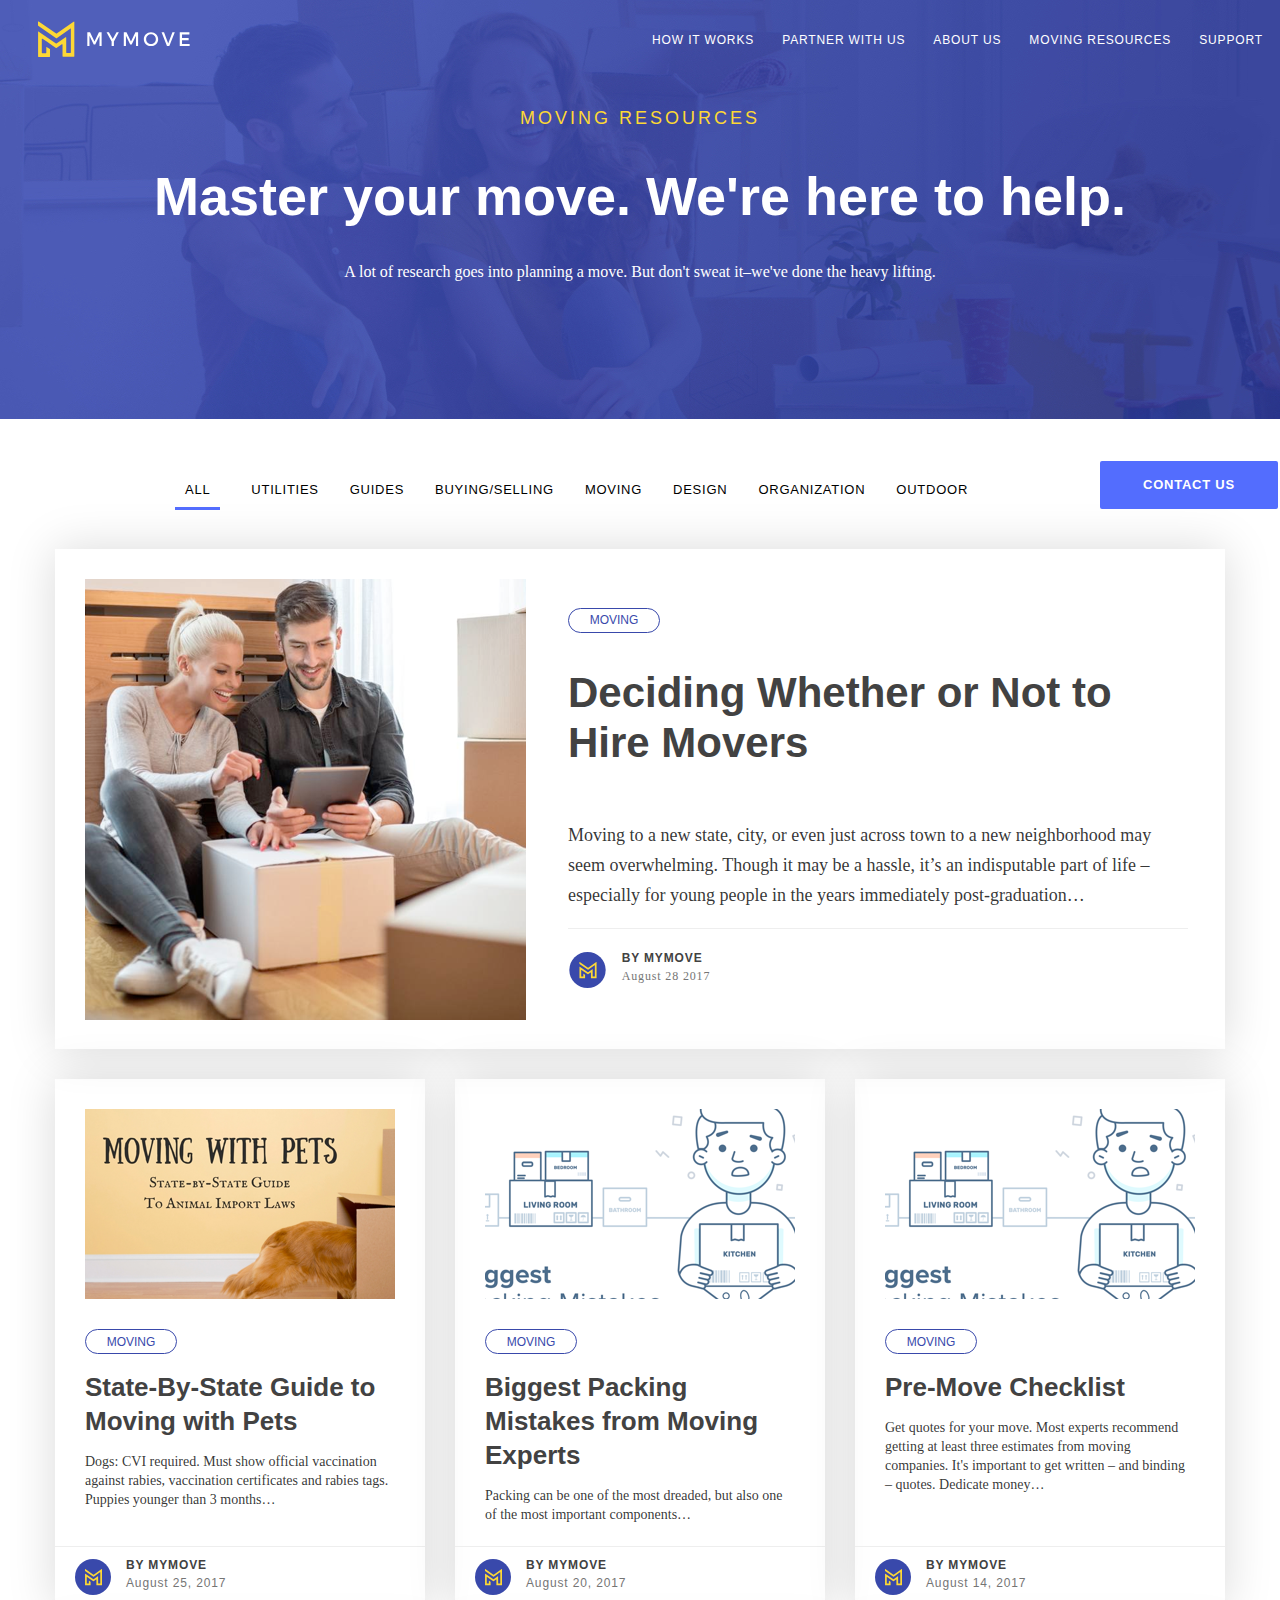
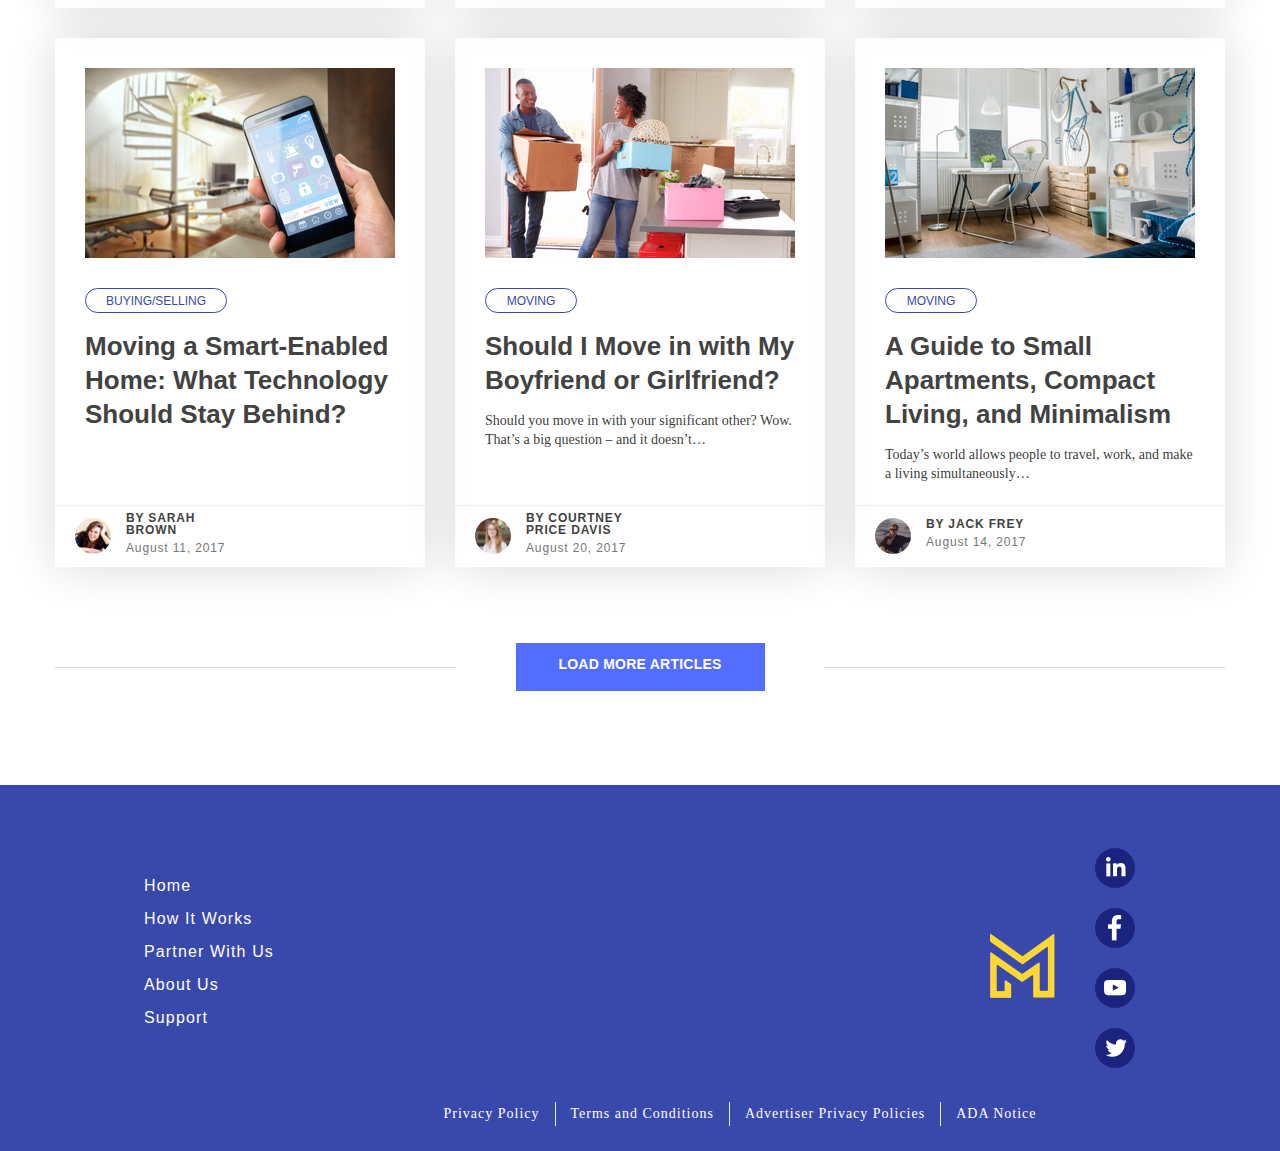
==== index.html @ a8724460 "added partials. converted all pixels to rem. added vendor prefixes. project is FINISHED" ====
<!DOCTYPE html>
<html lang="en">

<head>
    <meta charset="UTF-8">
    <meta name="viewport" content="width=device-width, initial-scale=1.0">
    <meta http-equiv="X-UA-Compatible" content="ie=edge">
    <title>Master Your Move | MYMOVE</title>
    <!-- <link rel="stylesheet" href="assets/css/reset.css"> -->
    <link rel="icon" type="image/gif" href="assets/img/titleicon.png" />
    <link rel="stylesheet" href="assets/css/style.css">
</head>

<body>
    <header class="hero__container" role="banner">


        <nav class="hero__nav" role="navigation">
            <div class="hero__nav--icon">
                <a href="#">
                    <img src="assets/img/hero__logo.svg" alt="Hero image">
                </a>
            </div>
            <div class="topnav" role="navigation">
                <!---TOP NAV-->
                <ul class="hero__nav__items">

                    <li>
                        <a href="#">how it works</a>
                    </li>
                    <li>
                        <a href="#">partner with us</a>
                    </li>
                    <li>
                        <a href="#">about us</a>
                    </li>
                    <li>
                        <a href="#">moving resources</a>
                    </li>
                    <li>
                        <a href="#">support</a>
                    </li>

                </ul>
                <div class="hero__nav__hamburger">
                    <a href="#">
                        <img src="assets/img/hero__menu__icon.png" alt="Navigation Icon">
                    </a>
                </div>
            </div>
        </nav>
        <div class="hero__text__container">
            <p class="hero__text--yellow">moving resources</p>
            <h1 class="hero__text--big">Master your move. We're here to help.</h1>
            <p class="hero__text--small">A lot of research goes into planning a move. But don't sweat it–we've done the heavy lifting.</p>
        </div>
    </header>

    <!--MAIN PAGE NAV-->
    <ul class="blog__nav__items" role="navigation">
        <li class="blog__nav__active">
            <a href="#">all</a>

        </li>
        <li>
            <a href="#">utilities</a>
        </li>
        <li>
            <a href="#">guides</a>
        </li>
        <li>
            <a href="#">buying/selling</a>
        </li>
        <li>
            <a href="#">moving</a>
        </li>
        <li>
            <a href="#">design</a>
        </li>
        <li>
            <a href="#">organization</a>
        </li>
        <li>
            <a href="#">outdoor</a>
        </li>
        <li class="blog__nav__btn--purple">
            <a href="#">contact us</a>
        </li>
    </ul>
    <main class="main" role="main">

        <section class="main__blog" title="Deciding Whether or Not to Hire Movers">

            <div class="main__blog--text">
                <h2 class="main__blog__header">Deciding Whether or Not to Hire Movers </h2>
                <a href="#" class="main__blog__logo--small">
                    <p>moving</p>
                </a>
                <p class="main__blog--small">Moving to a new state, city, or even just across town to a new neighborhood may seem overwhelming. Though
                    it may be a hassle, it’s an indisputable part of life – especially for young people in the years immediately
                    post-graduation…
                </p>
                <div class="main__blog--divider"></div>

                <figure class="main__blog__credits">
                    <img src="assets/img/blogmymovelogo.svg" alt="MyMove logo.">
                    <div class="main__blog__credits__text">
                        <figcaption class="credits__author">by mymove</figcaption>
                        <p>
                            <time datetime="2017-08-28">August 28 2017</time>
                        </p>
                    </div>
                </figure>

            </div>

            <img src="assets/img/blogbigpicture.png" alt="Picture of husband and wife." class="main__blog__image">

        </section>

        <div class="articles">
            <section class="sub" title="State-By-State Guide to Moving with Pets">
                <div class="sub__topcontent">
                    <h2 class="sub__text--big">State-By-State Guide to Moving with Pets</h2>
                    <img src="assets/img/2blogpost.png" alt="Picture of a dog.">
                    <p class="sub__text--small">Dogs: CVI required. Must show official vaccination against rabies, vaccination certificates and rabies
                        tags. Puppies younger than 3 months…</p>
                    <a href="#" class="blog--small__logo">
                        <p>moving</p>
                    </a>


                </div>

                <div class="sub__bottomcontent">
                    <figure class="blog__credits">
                        <img src="assets/img/blogmymovelogo.svg" alt="MyMove logo.">
                        <div class="blog__credits__text">
                            <figcaption class="blog__credits__author">by mymove</figcaption>
                            <p>
                                <time datetime="2017-08-25">August 25, 2017</time>
                            </p>
                        </div>
                    </figure>


                </div>

            </section>
            <section class="sub" title="Biggest Packing Mistakes from Moving Experts">
                <div class="sub__topcontent">
                    <h2 class="sub__text--big">Biggest Packing Mistakes from Moving Experts</h2>
                    <img src="assets/img/3blogpost.png" alt="Diagram of packing mistakes.">
                    <p class="sub__text--small">Packing can be one of the most dreaded, but also one of the most important components…</p>
                    <a href="#" class="blog--small__logo">
                        <p>moving</p>
                    </a>
                </div>
                <div class="sub__bottomcontent">
                    <figure class="blog__credits">
                        <img src="assets/img/blogmymovelogo.svg" alt="MyMove logo.">
                        <div class="blog__credits__text">
                            <figcaption class="blog__credits__author">by mymove</figcaption>
                            <p>
                                <time datetime="2017-08-20">August 20, 2017</time>
                            </p>
                        </div>
                    </figure>
                </div>

            </section>
            <section class="sub" title="Pre-Move Checklist">
                <div class="sub__topcontent">
                    <h2 class="sub__text--big">Pre-Move Checklist</h2>
                    <img src="assets/img/3blogpost.png" alt="Picture of a dog.">
                    <p class="sub__text--small">Get quotes for your move. Most experts recommend getting at least three estimates from moving companies.
                        It's important to get written – and binding – quotes. Dedicate money…</p>
                    <a href="#" class="blog--small__logo">
                        <p>moving</p>
                    </a>


                </div>

                <div class="sub__bottomcontent">
                    <figure class="blog__credits">
                        <img src="assets/img/blogmymovelogo.svg" alt="MyMove logo.">
                        <div class="blog__credits__text">
                            <figcaption class="blog__credits__author">by mymove</figcaption>
                            <p>
                                <time datetime="2017-08-25">August 14, 2017</time>
                            </p>
                        </div>
                    </figure>


                </div>

            </section>
            <section class="sub" title="Moving a Smart-Enabled Home: What Technology Should Stay Behind? ">
                <div class="sub__topcontent">
                    <h2 class="sub__text--big">Moving a Smart-Enabled Home: What Technology Should Stay Behind? </h2>
                    <img src="assets/img/4blogpost.png" alt="Picture of a dog.">
                    <p class="sub__text--small"></p>
                    <a href="#" class="blog__special">
                        <p>buying/selling</p>
                    </a>


                </div>

                <div class="sub__bottomcontent">
                    <figure class="blog__credits">
                        <img src="assets/img/sarahbrownlogo.png" alt="Sarah Brown">
                        <div class="blog__credits__text">
                            <figcaption class="blog__credits__author">by Sarah Brown</figcaption>
                            <p>
                                <time datetime="2017-08-25">August 11, 2017</time>
                            </p>
                        </div>
                    </figure>


                </div>

            </section>
            <section class="sub" title="Should I Move in with My Boyfriend or Girlfriend?">
                <div class="sub__topcontent">
                    <h2 class="sub__text--big">Should I Move in with My Boyfriend or Girlfriend? </h2>
                    <img src="assets/img/5blogpost.png" alt="Picture of a dog.">
                    <p class="sub__text--small">Should you move in with your significant other? Wow. That’s a big question – and it doesn’t…</p>
                    <a href="#" class="blog--small__logo">
                        <p>moving</p>
                    </a>


                </div>

                <div class="sub__bottomcontent">
                    <figure class="blog__credits">
                        <img src="assets/img/courtneypriceicon.png" alt="Courtney Price">
                        <div class="blog__credits__text">
                            <figcaption class="blog__credits__author">by Courtney Price Davis </figcaption>
                            <p>
                                <time datetime="2017-08-25">August 20, 2017</time>
                            </p>
                        </div>
                    </figure>


                </div>

            </section>
            <section class="sub" title="A Guide to Small Apartments, Compact Living, and Minimalism">
                <div class="sub__topcontent">
                    <h2 class="sub__text--big">A Guide to Small Apartments, Compact Living, and Minimalism</h2>
                    <img src="assets/img/6blogpost.png" alt="Picture of a dog.">
                    <p class="sub__text--small">Today’s world allows people to travel, work, and make a living simultaneously…</p>
                    <a href="#" class="blog--small__logo">
                        <p>moving</p>
                    </a>


                </div>

                <div class="sub__bottomcontent">
                    <figure class="blog__credits">
                        <img src="assets/img/jackfreyicon.png" alt="Courtney Price">
                        <div class="blog__credits__text">
                            <figcaption class="blog__credits__author">by Jack Frey</figcaption>
                            <p>
                                <time datetime="2017-08-25">August 14, 2017</time>
                            </p>
                        </div>
                    </figure>


                </div>

            </section>
            <div class="morearticles">
                <div class="morearticles__break"></div>
                <div class="morearticles__link">
                    <a href="articles.html">
                        <p>load more articles</p>
                    </a>
                </div>
                <div class="morearticles__break"></div>
            </div>
        </div>


    </main>
    <footer class="footer" role="contentinfo">

        <ul class="footer__nav--left__items" role="navigation">
            <li>
                <a href="#">Home</a>
            </li>
            <li>
                <a href="#">How It Works
                </a>
            </li>
            <li>
                <a href="#">Partner With Us
                </a>
            </li>
            <li>
                <a href="#">About Us
                </a>
            </li>
            <li>
                <a href="#">Support</a>
            </li>
        </ul>
        <ul class="footer__nav--bottom" role="navigation">
            <li>
                <a href="#">Privacy Policy</a>
            </li>
            <li>
                <a href="#">Terms and Conditions </a>
            </li>
            <li>
                <a href="#">Advertiser Privacy Policies </a>
            </li>
            <li>
                <a href="#">ADA Notice</a>
            </li>
        </ul>
        <div class="footer__nav--right__logos" role="navigation">
            <div>
                <a href="https://mymove.com/">
                    <img src="assets/img/mymovesmallfooter.png" alt="MyMove Logo">
                </a>
            </div>
            <ul role="navigation">
                <li>
                    <a href="https://www.linkedin.com">
                        <img src="assets/img/smalllinkedin.png" alt="Logo for LinkedIn">
                    </a>
                </li>
                <li>
                    <a href="https://www.facebook.com">
                        <img src="assets/img/smallfacebook.png" alt="Logo for Facebook">
                    </a>
                </li>
                <li>
                    <a href="https://www.youtube.com">
                        <img src="assets/img/smallyoutube.png" alt="Logo for YouTube">
                    </a>
                </li>
                <li>
                    <a href="https://www.twitter.com">
                        <img src="assets/img/smalltwitter.png" alt="Logo for Twitter">
                    </a>
                </li>

            </ul>
        </div>

    </footer>
</body>

</html>
---- assets/css/style.css ----
@import url("reset.css");
@font-face {
  font-family: "Open Sans Bold";
  src: url("../fonts/OpenSans-Bold.ttf");
}

@font-face {
  font-family: "Open Sans Regular";
  src: url("../fonts/OpenSans-Regular.ttf");
}

@font-face {
  font-family: "Montserrat Bold";
  src: url("../fonts/rv-montserrat-bold.ttf");
}

@font-face {
  font-family: "Montserrat Light";
  src: url("../fonts/rv-montserrat-light.ttf");
}

@font-face {
  font-family: "Montserrat Regular";
  src: url("../fonts/rv-montserrat-regular.ttf");
}

@font-face {
  font-family: "Montserrat Semibold";
  src: url("../fonts/rv-montserrat-semibold.ttf");
}

@font-face {
  font-family: "Source Serif";
  src: url("../fonts/SourceSerifPro-Semibold.otf");
}

@font-face {
  font-family: "Source Serif-Reg";
  src: url("../fonts/SourceSerifPro-Regular.ttf");
}

body {
  max-width: 90rem;
}

.hero__container {
  background-image: url("../img/newbgheroimg.jpg");
  background-repeat: no-repeat;
  font-family: "Montserrat", sans-serif;
  width: 100%;
  height: 26.1875rem;
  text-align: center;
}

.hero__container .hero__nav {
  display: -webkit-box;
  display: -ms-flexbox;
  display: flex;
  height: 5.625rem;
  width: 90rem;
  -webkit-box-align: center;
  -ms-flex-align: center;
  align-items: center;
}

.hero__container .topnav {
  display: -webkit-box;
  display: -ms-flexbox;
  display: flex;
  -webkit-box-pack: end;
  -ms-flex-pack: end;
  justify-content: flex-end;
  width: 100%;
  -webkit-box-align: center;
  -ms-flex-align: center;
  align-items: center;
}

.hero__container .hero__nav--icon {
  height: 3.0625rem;
  width: 3.0625rem;
  margin-left: 2.375rem;
}

.hero__container .hero__nav__items {
  padding: 0;
  display: -webkit-box;
  display: -ms-flexbox;
  display: flex;
  font-family: "Montserrat", sans-serif;
  -webkit-box-pack: space-evenly;
  -ms-flex-pack: space-evenly;
  justify-content: space-evenly;
  width: 41.6875rem;
  height: 1.5rem;
  margin-top: 0.75rem;
  margin-bottom: 0.8125rem;
  letter-spacing: 0.0537rem;
  text-transform: uppercase;
}

.hero__container .hero__nav__items li {
  color: #fff;
  font-size: 0.75rem;
}

.hero__container .hero__nav__items li a:hover {
  border-bottom: 0.1875rem solid white;
}

.hero__container .hero__nav__items li a {
  text-decoration: none;
  color: #fff;
}

.hero__container .hero__nav__hamburger {
  margin: 0 2.5rem;
}

.hero__container .hero__text__container {
  font-size: 3em;
}

.hero__container .hero__text__container .hero__text--yellow {
  font-size: 1.125rem;
  font-weight: normal;
  color: #fdd835;
  text-transform: uppercase;
  letter-spacing: 0.1875rem;
}

.hero__container .hero__text__container .hero__text--big {
  font-size: 3.375rem;
  font-weight: bold;
  color: #fff;
}

.hero__container .hero__text__container .hero__text--small {
  font-size: 1rem;
  color: #fff;
  font-family: Georgia, "Times New Roman", Times, serif;
}

.blog__nav__items {
  letter-spacing: 0.0469rem;
  width: 71.4375rem;
  height: 3rem;
  display: -webkit-box;
  display: -ms-flexbox;
  display: flex;
  -webkit-box-pack: justify;
  -ms-flex-pack: justify;
  justify-content: space-between;
  margin: 2.625rem 8.4375rem 2.5rem 8.4375rem;
  -webkit-box-align: center;
  -ms-flex-align: center;
  align-items: center;
  line-height: 3rem;
  text-transform: uppercase;
  list-style: none;
}

.blog__nav__items li {
  margin-top: 0.75rem;
  margin-bottom: 0.1875rem;
  font-size: 0.8125rem;
}

.blog__nav__items li a {
  text-decoration: none;
  color: black;
}

.blog__nav__items .blog__nav__active a {
  padding: 0.625rem;
  border-bottom: #536dfe 0.1875rem solid;
}

.blog__nav__items .blog__nav__btn--purple {
  margin: 0 0 0 6.3125rem;
  width: 11.125rem;
  font-weight: 600;
  background: #536dfe;
  color: #fff;
  text-align: center;
  border-radius: 0.125rem;
}

.blog__nav__items .blog__nav__btn--purple a {
  text-decoration: none;
  color: #fff;
}

.main {
  margin: auto;
  max-width: 73.125rem;
}

.main__blog {
  display: -webkit-box;
  display: -ms-flexbox;
  display: flex;
  -webkit-box-align: center;
  -ms-flex-align: center;
  align-items: center;
  height: 31.25rem;
  background: #fff;
  -webkit-box-shadow: 0 0 2.8125rem 0 rgba(0, 0, 0, 0.15);
  box-shadow: 0 0 2.8125rem 0 rgba(0, 0, 0, 0.15);
}

.main__blog .main__blog__image {
  -webkit-box-ordinal-group: 0;
  -ms-flex-order: -1;
  order: -1;
  max-height: 27.5625rem;
  width: 27.5625rem;
  margin: 1.875rem 2.625rem 1.8125rem 1.875rem;
}

.main__blog .main__blog--text {
  max-width: 38rem;
  max-height: 25.625rem;
  display: -webkit-box;
  display: -ms-flexbox;
  display: flex;
  -webkit-box-orient: vertical;
  -webkit-box-direction: normal;
  -ms-flex-direction: column;
  flex-direction: column;
}

.main__blog .main__blog--text .main__blog--divider {
  background: #eeeeee;
  height: 0.0625rem;
  width: 38.75rem;
}

.main__blog .main__blog--text .main__blog__logo--small {
  -webkit-box-ordinal-group: 0;
  -ms-flex-order: -1;
  order: -1;
  border: 0.0625rem solid #3949ab;
  border-radius: 6.25rem;
  text-decoration: none;
  width: 5.75rem;
  height: 1.5625rem;
  font-size: 0.75rem;
  color: #3949ab;
  letter-spacing: 0;
  text-align: center;
  display: -webkit-box;
  display: -ms-flexbox;
  display: flex;
  -webkit-box-align: center;
  -ms-flex-align: center;
  align-items: center;
  text-transform: uppercase;
}

.main__blog .main__blog--text .main__blog__logo--small p {
  text-align: center;
  margin: 0 auto;
}

.main__blog .main__blog--text .main__blog__header {
  font-family: "Montserrat", sans-serif;
  font-size: 2.625rem;
  color: #424242;
  letter-spacing: 0;
  line-height: 3.125rem;
  font-weight: bold;
}

.main__blog .main__blog--text .main__blog--small {
  font-family: Georgia;
  font-size: 1.125rem;
  color: rgba(0, 0, 0, 0.8);
  letter-spacing: 0;
  line-height: 1.875rem;
}

.main__blog .main__blog--text .main__blog__credits {
  display: -webkit-box;
  display: -ms-flexbox;
  display: flex;
  -webkit-box-orient: vertical;
  -webkit-box-direction: normal;
  -ms-flex-flow: column wrap;
  flex-flow: column wrap;
  height: 2.5625rem;
  width: 9.0625rem;
  margin-top: 1.25rem;
  -webkit-box-pack: center;
  -ms-flex-pack: center;
  justify-content: center;
}

.main__blog .main__blog--text .main__blog__credits .main__blog__credits__text {
  margin-left: 0.9375rem;
}

.main__blog
  .main__blog--text
  .main__blog__credits
  .main__blog__credits__text
  .credits__author {
  font-family: "Montserrat", sans-serif;
  font-size: 0.75rem;
  color: #424242;
  letter-spacing: 0.0537rem;
  font-weight: 600;
  line-height: 1;
  text-transform: uppercase;
}

.main__blog
  .main__blog--text
  .main__blog__credits
  .main__blog__credits__text
  p {
  font-family: Georgia;
  font-size: 0.75rem;
  color: #757575;
  letter-spacing: 0.0537rem;
  line-height: 0;
}

.articles {
  display: -webkit-box;
  display: -ms-flexbox;
  display: flex;
  -webkit-box-orient: horizontal;
  -webkit-box-direction: normal;
  -ms-flex-flow: row wrap;
  flex-flow: row wrap;
  -webkit-box-pack: justify;
  -ms-flex-pack: justify;
  justify-content: space-between;
}

.articles .sub {
  margin-top: 1.875rem;
  width: 23.125rem;
  max-height: 34.3125rem;
  -webkit-box-shadow: 0 0 2.8125rem 0 rgba(0, 0, 0, 0.15);
  box-shadow: 0 0 2.8125rem 0 rgba(0, 0, 0, 0.15);
}

.articles .sub .sub__topcontent {
  height: calc(34.3125rem - 5.0625rem);
  display: -webkit-box;
  display: -ms-flexbox;
  display: flex;
  -webkit-box-orient: vertical;
  -webkit-box-direction: normal;
  -ms-flex-direction: column;
  flex-direction: column;
  padding: 1.875rem 1.875rem 0 1.875rem;
  padding-bottom: 0;
  border-bottom: 0.0625rem solid #eeeeee;
}

.articles .sub .sub__bottomcontent {
  height: 3.8125rem;
}

.articles .sub .sub__bottomcontent .blog__credits {
  -webkit-box-ordinal-group: 6;
  -ms-flex-order: 5;
  order: 5;
  display: -webkit-box;
  display: -ms-flexbox;
  display: flex;
  -webkit-box-orient: vertical;
  -webkit-box-direction: normal;
  -ms-flex-flow: column wrap;
  flex-flow: column wrap;
  height: 2.5625rem;
  width: 9.75rem;
  -webkit-box-pack: center;
  -ms-flex-pack: center;
  justify-content: center;
  padding: 1.875rem 1.25rem;
}

.articles .sub .sub__bottomcontent .blog__credits .blog__credits__text {
  line-height: 0.5;
  margin-left: 0.9375rem;
}

.articles
  .sub
  .sub__bottomcontent
  .blog__credits
  .blog__credits__text
  .blog__credits__author {
  font-family: "Montserrat", sans-serif;
  font-size: 0.75rem;
  color: #424242;
  letter-spacing: 0.0537rem;
  font-weight: 600;
  line-height: 1;
  text-transform: uppercase;
}

.articles .sub .sub__bottomcontent .blog__credits .blog__credits__text p {
  font-family: "Montserrat", sans-serif;
  font-size: 0.75rem;
  color: #757575;
  letter-spacing: 0.0537rem;
  line-height: 0;
}

.articles .sub .sub__text--big {
  font-family: "Montserrat", sans-serif;
  font-weight: bold;
  font-size: 1.625rem;
  color: #424242;
  letter-spacing: 0;
  line-height: 2.125rem;
  -webkit-box-ordinal-group: 3;
  -ms-flex-order: 2;
  order: 2;
  margin: 0;
}

.articles .sub .sub__text--small {
  -webkit-box-ordinal-group: 5;
  -ms-flex-order: 4;
  order: 4;
  font-family: Georgia;
  font-size: 0.875rem;
  color: rgba(0, 0, 0, 0.8);
  letter-spacing: 0;
  line-height: 1.1875rem;
}

.articles .sub .blog__special {
  -webkit-box-ordinal-group: 2;
  -ms-flex-order: 1;
  order: 1;
  margin: 1.875rem 0rem 1rem 0;
  border: 0.0625rem solid #3949ab;
  border-radius: 6.25rem;
  text-decoration: none;
  width: 8.875rem;
  height: 1.5625rem;
  font-size: 0.75rem;
  color: #3949ab;
  display: -webkit-box;
  display: -ms-flexbox;
  display: flex;
  -webkit-box-align: center;
  -ms-flex-align: center;
  align-items: center;
  text-transform: uppercase;
}

.articles .sub .blog__special p {
  text-align: center;
  margin: 0 auto;
}

.articles .sub .blog--small__logo {
  -webkit-box-ordinal-group: 2;
  -ms-flex-order: 1;
  order: 1;
  margin: 1.875rem 0rem 1rem 0;
  border: 0.0625rem solid #3949ab;
  border-radius: 6.25rem;
  text-decoration: none;
  width: 5.75rem;
  height: 1.5625rem;
  font-size: 0.75rem;
  color: #3949ab;
  display: -webkit-box;
  display: -ms-flexbox;
  display: flex;
  -webkit-box-align: center;
  -ms-flex-align: center;
  align-items: center;
  text-transform: uppercase;
}

.articles .sub .blog--small__logo p {
  text-align: center;
  margin: 0 auto;
}

.articles .morearticles {
  width: 73.1875rem;
  height: 3rem;
  display: -webkit-box;
  display: -ms-flexbox;
  display: flex;
  margin-top: 4.75rem;
  margin-bottom: 5.875rem;
  -webkit-box-pack: justify;
  -ms-flex-pack: justify;
  justify-content: space-between;
  -webkit-box-align: center;
  -ms-flex-align: center;
  align-items: center;
}

.articles .morearticles .morearticles__break {
  width: 25.0625rem;
  height: 0.0625rem;
  background-color: #d8d8d8;
}

.articles .morearticles .morearticles__link {
  font-family: "Montserrat", sans-serif;
  font-weight: 600;
  height: 3rem;
  width: 15.5625rem;
  background-color: #536dfe;
  font-size: 0.875rem;
  text-transform: uppercase;
  letter-spacing: 0.015rem;
  line-height: 0.875rem;
}

.articles .morearticles .morearticles__link a {
  text-decoration: none;
  color: #ffffff;
  text-align: center;
}

.moving__hero__container {
  background: #3949ab;
  font-family: "Montserrat", sans-serif;
  width: 100%;
  height: 5.625rem;
  text-align: center;
}

.moving__hero__container .hero__nav {
  display: -webkit-box;
  display: -ms-flexbox;
  display: flex;
  height: 5.625rem;
  width: 90rem;
  -webkit-box-align: center;
  -ms-flex-align: center;
  align-items: center;
}

.moving__hero__container .topnav {
  display: -webkit-box;
  display: -ms-flexbox;
  display: flex;
  -webkit-box-pack: end;
  -ms-flex-pack: end;
  justify-content: flex-end;
  width: 100%;
  -webkit-box-align: center;
  -ms-flex-align: center;
  align-items: center;
}

.moving__hero__container .hero__nav--icon {
  height: 3.0625rem;
  width: 3.0625rem;
  margin-left: 2.375rem;
}

.moving__hero__container .hero__nav__items {
  padding: 0;
  display: -webkit-box;
  display: -ms-flexbox;
  display: flex;
  font-family: "Montserrat", sans-serif;
  -webkit-box-pack: space-evenly;
  -ms-flex-pack: space-evenly;
  justify-content: space-evenly;
  width: 41.6875rem;
  height: 1.5rem;
  margin-top: 0.75rem;
  margin-bottom: 0.8125rem;
  letter-spacing: 0.0537rem;
  text-transform: uppercase;
}

.moving__hero__container .hero__nav__items li {
  color: #fff;
  font-size: 0.75rem;
}

.moving__hero__container .hero__nav__items li a {
  text-decoration: none;
  color: #fff;
}

.moving__hero__container .hero__nav__items li a:hover {
  border-bottom: 0.1875rem solid #fff;
}

.article__top {
  margin-left: 21.125rem;
}

.article__top .article__breadcrums {
  padding: 0;
  display: -webkit-box;
  display: -ms-flexbox;
  display: flex;
  margin-top: 3.75rem;
  height: 1.5rem;
  text-transform: uppercase;
  font-size: 0.75rem;
  color: #303f9f;
  letter-spacing: 0.0537rem;
  line-height: 1.5rem;
}

.article__top .article__breadcrums li {
  list-style-type: none;
  padding-right: 0.625rem;
}

.article__top .article__breadcrums li:nth-of-type(5) {
  color: #424242;
}

.article__top .article__header {
  font-family: RVMontserrat-Bold;
  font-size: 2.625rem;
  color: #424242;
  letter-spacing: 0;
  margin-top: 1.125rem;
  line-height: 3rem;
}

.article__top .blog__credits {
  -webkit-box-ordinal-group: 6;
  -ms-flex-order: 5;
  order: 5;
  display: -webkit-box;
  display: -ms-flexbox;
  display: flex;
  -webkit-box-orient: vertical;
  -webkit-box-direction: normal;
  -ms-flex-flow: column wrap;
  flex-flow: column wrap;
  height: 2.5625rem;
  width: 9.75rem;
  margin-top: 1.25rem;
  -webkit-box-pack: center;
  -ms-flex-pack: center;
  justify-content: center;
}

.article__top .blog__credits .blog__credits__text {
  line-height: 0.5;
  margin-left: 0.9375rem;
}

.article__top .blog__credits .blog__credits__text .blog__credits__author {
  font-family: "Montserrat", sans-serif;
  font-size: 0.75rem;
  color: #424242;
  letter-spacing: 0.0537rem;
  font-weight: 600;
  line-height: 1;
  text-transform: uppercase;
}

.article__top .blog__credits .blog__credits__text p {
  font-family: "Montserrat", sans-serif;
  font-size: 0.75rem;
  color: #757575;
  letter-spacing: 0.0537rem;
  line-height: 0;
}

.article__img {
  margin-top: 3.125rem;
  margin-left: 14.75rem;
  width: 60.5rem;
  height: 25.125rem;
}

.article__toc {
  width: 58.1875rem;
  margin: 0 auto;
  margin-top: 3.125rem;
}

.article__toc .article__toc__header {
  font-family: "Segoe UI", Tahoma, Geneva, Verdana, sans-serif;
  font-weight: bold;
  font-size: 1.875rem;
  color: #424242;
  letter-spacing: 0;
  line-height: 2rem;
}

.article__toc .article__toc__lists {
  margin-bottom: 3.125rem;
  border-bottom: 0.1875rem solid #eee;
  display: -webkit-box;
  display: -ms-flexbox;
  display: flex;
  -webkit-box-pack: justify;
  -ms-flex-pack: justify;
  justify-content: space-between;
  -webkit-box-align: space-between;
  -ms-flex-align: space-between;
  align-items: space-between;
  width: 58.1875rem;
}

.article__toc .article__toc__lists ul {
  margin-bottom: 3.125rem;
}

.article__toc .article__toc__lists li {
  margin-bottom: 0.625rem;
  font-family: Source Serif-Reg;
  font-size: 1rem;
  color: #3949ab;
  letter-spacing: 0;
  line-height: 1.5rem;
  list-style-type: none;
}

.article__main__wrapper {
  margin-top: 3.125rem;
  margin-right: auto;
  margin-left: auto;
  margin-bottom: 3.75rem;
  width: 41.875rem;
}

.article__main__wrapper .section--divider {
  width: 58.1875rem;
  height: 0.0625rem;
  background-color: #eeeeee;
}

.article__main__wrapper .secondsec {
  margin-top: 2.5rem;
  margin-bottom: 4.6875rem;
}

.article__main__wrapper .secondsec .secondsec__header {
  font-family: Tahoma-Bold;
  font-size: 1.875rem;
  color: #424242;
  letter-spacing: 0;
  line-height: 2rem;
}

.article__main__wrapper .secondsec .secondsec__text {
  font-family: Georgia;
  font-size: 1.3125rem;
  color: rgba(0, 0, 0, 0.8);
  letter-spacing: 0;
  line-height: 2.0625rem;
}

.article__main__wrapper .thirdsec .thirdsec__header {
  font-family: Tahoma-Bold;
  font-size: 1.875rem;
  color: #424242;
  letter-spacing: 0;
  line-height: 2rem;
}

.article__main__wrapper .thirdsec .thirdsec__table {
  margin-top: 2.5rem;
  width: 41.875rem;
  height: 17.25rem;
}

.article__main__wrapper .thirdsec .thirdsec__table .thirdsec__table__head {
  border: 0.0625rem solid black;
  background-color: #eeeeee;
}

.article__main__wrapper .thirdsec .thirdsec__table .thirdsec__table__head th {
  height: 3.5rem;
  font-weight: bold;
  font-size: 1rem;
}

.article__main__wrapper .thirdsec .thirdsec__table .thirdsec__table__body {
  text-align: center;
  border: 0.0625rem solid black;
}

.article__main__wrapper .thirdsec .thirdsec__table .thirdsec__table__body tr,
.article__main__wrapper .thirdsec .thirdsec__table .thirdsec__table__body td {
  border: 0.0625rem solid black;
}

.article__main__wrapper .fourthsec {
  margin-top: 3.125rem;
}

.article__main__wrapper .fourthsec .fourthsec--primary__header {
  margin-bottom: 0.3125rem;
  font-family: Tahoma-Bold;
  font-size: 1.875rem;
  color: #424242;
  letter-spacing: 0;
  line-height: 2rem;
}

.article__main__wrapper .fourthsec .fourthsec--secondary__header {
  margin: 0;
  font-family: Tahoma;
  font-size: 1.3125rem;
  color: #757575;
  letter-spacing: 0;
  line-height: 2rem;
}

.article__main__wrapper .fourthsec .fourthsec--primary__text {
  font-family: Georgia;
  font-size: 1.3125rem;
  color: rgba(0, 0, 0, 0.8);
  letter-spacing: 0;
  line-height: 2.0625rem;
  margin-bottom: 3.75rem;
}

.article__main__wrapper .fourthsec .fourthsec__fig img {
  width: 41.875rem;
  height: 27.9169rem;
}

.article__main__wrapper .fourthsec .fourthsec__fig .fourthsec__figcaption {
  font-family: Tahoma;
  font-size: 0.75rem;
  color: #757575;
  letter-spacing: 0;
  text-align: center;
  line-height: 1.5rem;
}

.article__main__wrapper .fourthsec .fourthsec--secondary__text {
  font-family: Georgia;
  font-size: 1.3125rem;
  color: rgba(0, 0, 0, 0.8);
  letter-spacing: 0;
  line-height: 2.0625rem;
  margin-bottom: 2.5rem;
}

.article__main__wrapper .fourthsec .fourthsec--secondary__text .color--purple {
  color: #3949ab;
}

.article__main__wrapper .fourthsec .fourthsec__quote {
  font-family: Georgia-Italic;
  font-size: 1.75rem;
  color: #757575;
  letter-spacing: 0;
  line-height: 2.5rem;
  margin-bottom: 2.5rem;
}

.article__main__wrapper .fourthsec .fourthsec--tertiary__text {
  font-family: Georgia;
  font-size: 1.3125rem;
  color: rgba(0, 0, 0, 0.8);
  letter-spacing: 0;
  line-height: 2.0625rem;
}

.article__main__wrapper .fourthsec .fourthsec__listitems {
  font-family: Georgia;
  font-size: 1.3125rem;
  color: rgba(0, 0, 0, 0.8);
  letter-spacing: 0;
  line-height: 2.5rem;
  margin-bottom: 1.875rem;
}

.article__main__wrapper .fourthsec .fourthsec--quaternary__text {
  font-family: Georgia;
  font-size: 1.3125rem;
  color: rgba(0, 0, 0, 0.8);
  letter-spacing: 0;
  line-height: 2.0625rem;
}

.article__main__wrapper .fourthsec .fourthsec__footer {
  margin-top: 3.75rem;
}

.article__main__wrapper .fourthsec .fourthsec__footer .fourthsec__footer__text {
  border-top: 0.1875rem solid #eee;
  padding-top: 2.0625rem;
  font-family: Georgia-Italic;
  font-size: 1.125rem;
  color: #424242;
  letter-spacing: 0;
  line-height: 1.875rem;
}

.article__main__wrapper
  .fourthsec
  .fourthsec__footer
  .fourthsec__footer__text
  .color--blue {
  color: #3949ab;
  font-weight: bold;
}

.footer--secondary {
  width: 73.125rem;
  height: 38.1875rem;
  margin: 0 8.4375rem;
  margin-bottom: 6.25rem;
}

.footer--secondary .fifthsec__heading {
  font-family: RVMontserrat-Bold;
  font-size: 1.5rem;
  color: #424242;
  letter-spacing: 0;
  line-height: 2rem;
}

.footer--secondary .articles {
  display: -webkit-box;
  display: -ms-flexbox;
  display: flex;
}

.footer {
  position: relative;
  display: -webkit-box;
  display: -ms-flexbox;
  display: flex;
  height: 22.875rem;
  background-color: #3949ab;
}

.footer li {
  list-style-type: none;
}

.footer a {
  color: #fff;
  text-decoration: none;
}

.footer .footer__nav--left__items {
  margin-top: 5.25rem;
  margin-left: 9rem;
  margin-right: auto;
  padding: 0;
  height: 10.3125rem;
  width: 9.125rem;
  font-family: "Montserrat", sans-serif;
  font-size: 1rem;
  font-weight: normal;
  color: #ffffff;
  letter-spacing: 0.0712rem;
  line-height: 2.0625rem;
}

.footer .footer__nav--left__items a:hover {
  border-bottom: 0.1875rem solid white;
}

.footer .footer__nav--right__logos {
  margin-right: 8.875rem;
  width: 9.2788rem;
  display: -webkit-box;
  display: -ms-flexbox;
  display: flex;
  -webkit-box-align: center;
  -ms-flex-align: center;
  align-items: center;
}

.footer .footer__nav--right__logos li {
  margin-bottom: 1rem;
}

.footer .footer__nav--bottom {
  height: 1.5rem;
  width: 90rem;
  display: -webkit-box;
  display: -ms-flexbox;
  display: flex;
  -webkit-box-pack: center;
  -ms-flex-pack: center;
  justify-content: center;
  -ms-flex-line-pack: center;
  align-content: center;
  position: absolute;
  bottom: 0;
  margin-bottom: 1.5625rem;
  /* Privacy Policy | Ter: */
  font-family: RVMontserrat-Light;
  font-size: 0.875rem;
  color: #ffffff;
  letter-spacing: 0.0625rem;
  text-align: center;
  line-height: 1.5rem;
}

.footer .footer__nav--bottom li {
  border-right: 0.0625rem solid #eeeeee;
  padding: 0 0.9375rem;
}

.footer .footer__nav--bottom li a:hover {
  border-bottom: 0.1875rem solid white;
}

.footer .footer__nav--bottom li:nth-of-type(4) {
  border: none;
}
/*# sourceMappingURL=style.css.map */
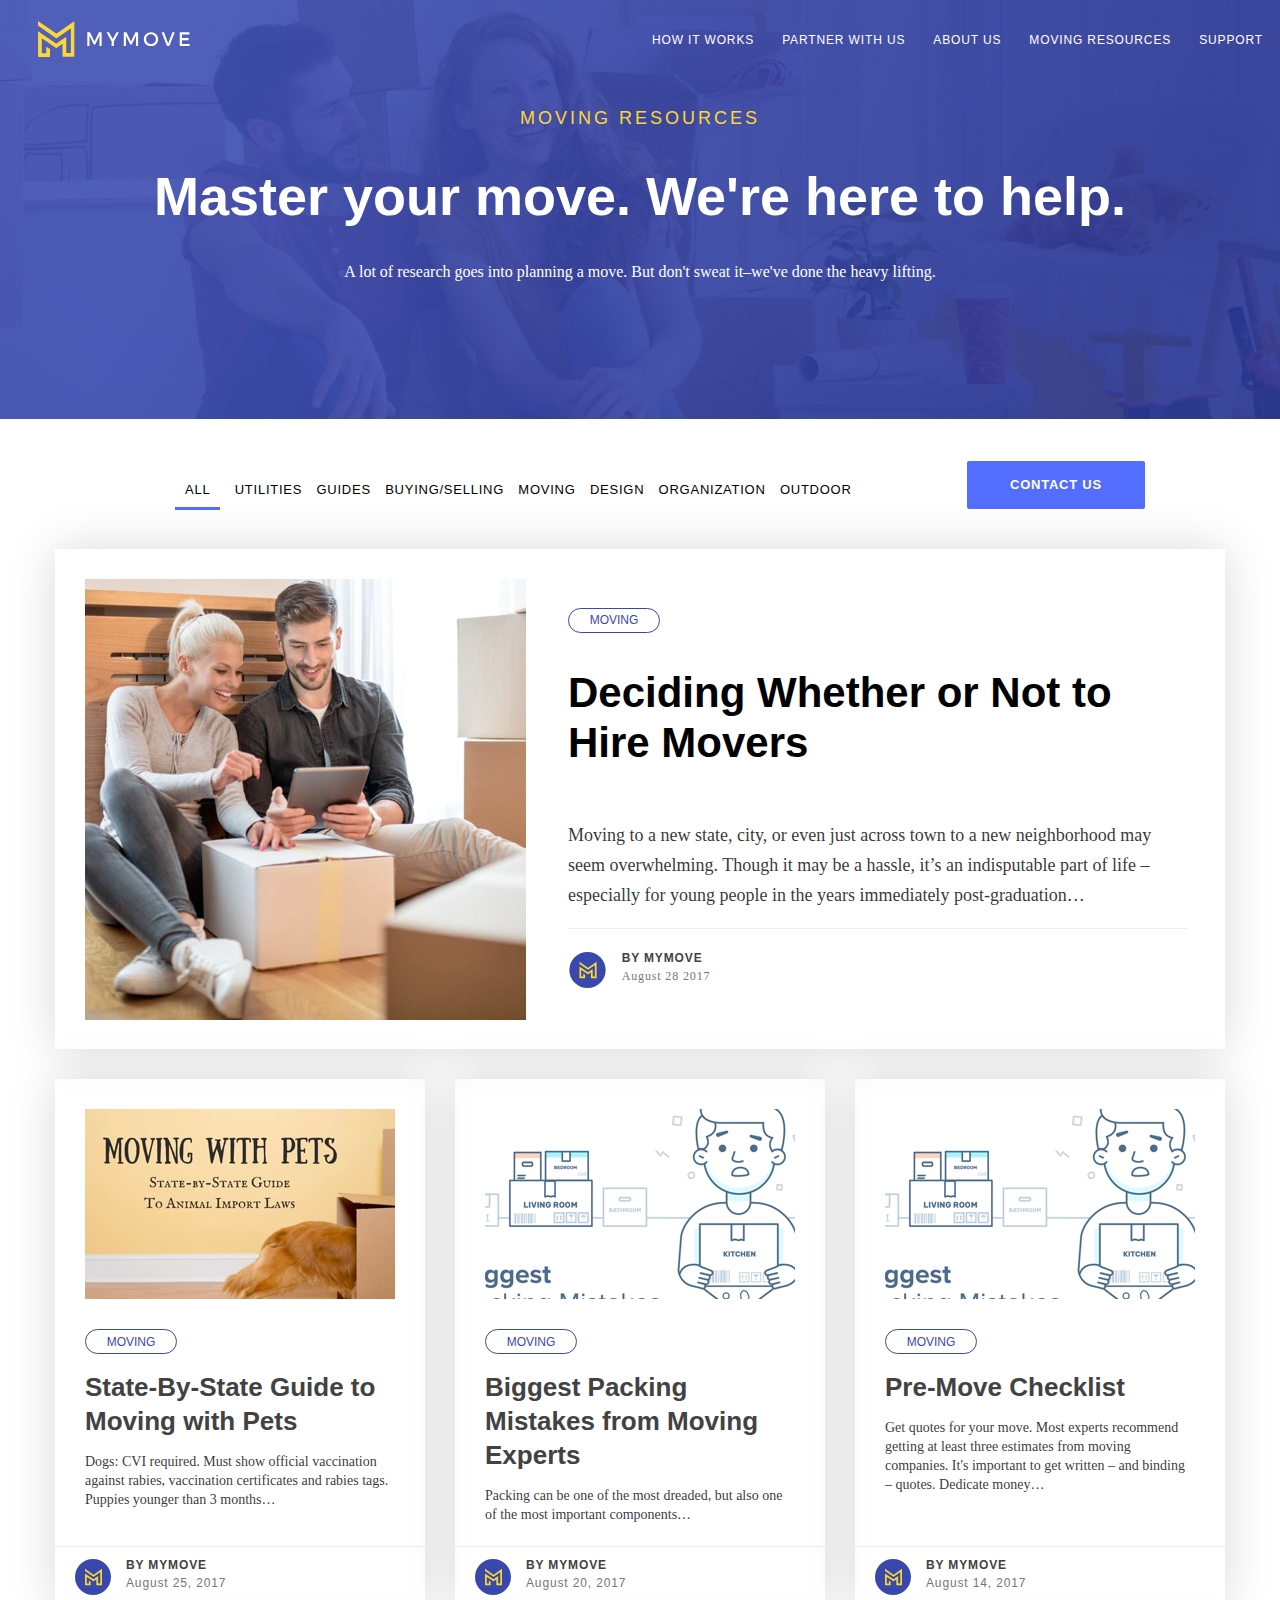
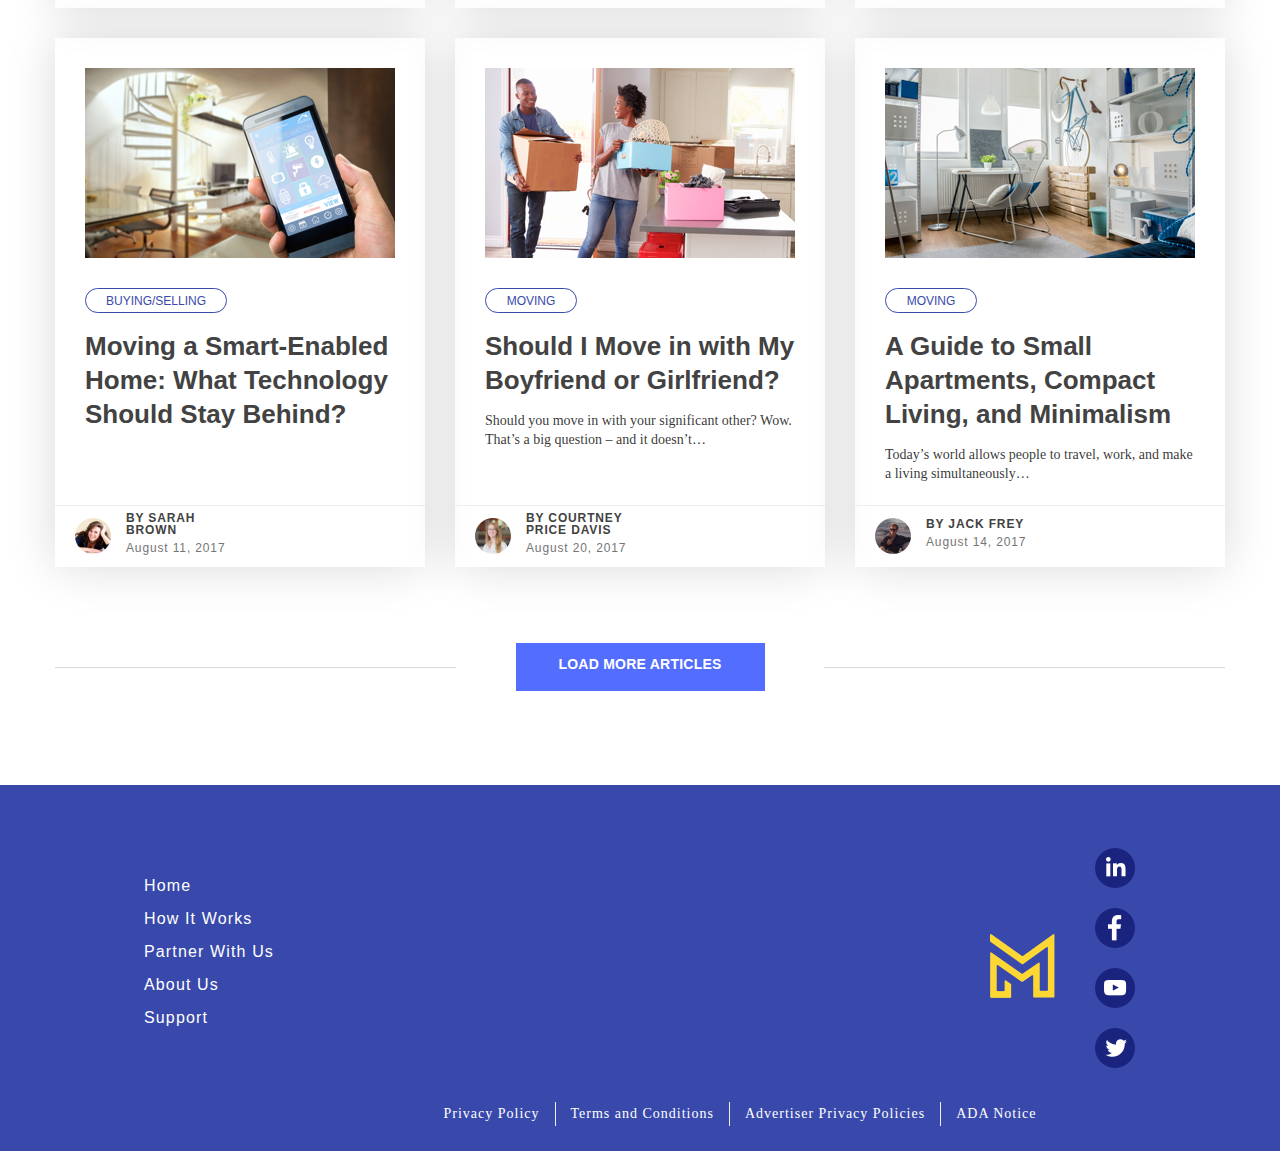
==== commit 60e80e6e: "fixed some bugs" ====
--- a/index.html
+++ b/index.html
@@ -6,9 +6,10 @@
     <meta name="viewport" content="width=device-width, initial-scale=1.0">
     <meta http-equiv="X-UA-Compatible" content="ie=edge">
     <title>Master Your Move | MYMOVE</title>
-    <!-- <link rel="stylesheet" href="assets/css/reset.css"> -->
+
     <link rel="icon" type="image/gif" href="assets/img/titleicon.png" />
     <link rel="stylesheet" href="assets/css/style.css">
+
 </head>
 
 <body>
@@ -92,7 +93,9 @@
         <section class="main__blog" title="Deciding Whether or Not to Hire Movers">
 
             <div class="main__blog--text">
-                <h2 class="main__blog__header">Deciding Whether or Not to Hire Movers </h2>
+                <h2 class="main__blog__header">
+                    <a href="articles.html" class="main__blog__link">Deciding Whether or Not to Hire Movers </a>
+                </h2>
                 <a href="#" class="main__blog__logo--small">
                     <p>moving</p>
                 </a>
@@ -295,7 +298,7 @@
 
         <ul class="footer__nav--left__items" role="navigation">
             <li>
-                <a href="#">Home</a>
+                <a href="index.html">Home</a>
             </li>
             <li>
                 <a href="#">How It Works
@@ -359,6 +362,7 @@
         </div>
 
     </footer>
+    <!-- <script src="assets/js/scripts.js"></script> -->
 </body>
 
 </html>--- a/assets/css/style.css
+++ b/assets/css/style.css
@@ -40,27 +40,40 @@
 }
 
 body {
-  max-width: 90rem;
+  max-width: 1440px;
+}
+
+.sticky {
+  background: #3949ab;
+  position: fixed;
+  top: 0;
 }
 
 .hero__container {
+  position: relative;
   background-image: url("../img/newbgheroimg.jpg");
   background-repeat: no-repeat;
   font-family: "Montserrat", sans-serif;
   width: 100%;
-  height: 26.1875rem;
+  height: 419px;
   text-align: center;
 }
 
 .hero__container .hero__nav {
-  display: -webkit-box;
-  display: -ms-flexbox;
-  display: flex;
-  height: 5.625rem;
-  width: 90rem;
+  top: 0;
+  display: -webkit-box;
+  display: -ms-flexbox;
+  display: flex;
+  height: 90px;
+  width: 1440px;
   -webkit-box-align: center;
-  -ms-flex-align: center;
-  align-items: center;
+      -ms-flex-align: center;
+          align-items: center;
+}
+
+.hero__container .fixed {
+  position: fixed;
+  top: 0;
 }
 
 .hero__container .topnav {
@@ -68,18 +81,18 @@
   display: -ms-flexbox;
   display: flex;
   -webkit-box-pack: end;
-  -ms-flex-pack: end;
-  justify-content: flex-end;
+      -ms-flex-pack: end;
+          justify-content: flex-end;
   width: 100%;
   -webkit-box-align: center;
-  -ms-flex-align: center;
-  align-items: center;
+      -ms-flex-align: center;
+          align-items: center;
 }
 
 .hero__container .hero__nav--icon {
-  height: 3.0625rem;
-  width: 3.0625rem;
-  margin-left: 2.375rem;
+  height: 49px;
+  width: 49px;
+  margin-left: 38px;
 }
 
 .hero__container .hero__nav__items {
@@ -89,23 +102,23 @@
   display: flex;
   font-family: "Montserrat", sans-serif;
   -webkit-box-pack: space-evenly;
-  -ms-flex-pack: space-evenly;
-  justify-content: space-evenly;
-  width: 41.6875rem;
-  height: 1.5rem;
-  margin-top: 0.75rem;
-  margin-bottom: 0.8125rem;
-  letter-spacing: 0.0537rem;
+      -ms-flex-pack: space-evenly;
+          justify-content: space-evenly;
+  width: 667px;
+  height: 24px;
+  margin-top: 12px;
+  margin-bottom: 13px;
+  letter-spacing: 0.86px;
   text-transform: uppercase;
 }
 
 .hero__container .hero__nav__items li {
   color: #fff;
-  font-size: 0.75rem;
+  font-size: 12px;
 }
 
 .hero__container .hero__nav__items li a:hover {
-  border-bottom: 0.1875rem solid white;
+  border-bottom: 3px solid white;
 }
 
 .hero__container .hero__nav__items li a {
@@ -114,7 +127,7 @@
 }
 
 .hero__container .hero__nav__hamburger {
-  margin: 0 2.5rem;
+  margin: 0 40px;
 }
 
 .hero__container .hero__text__container {
@@ -122,48 +135,47 @@
 }
 
 .hero__container .hero__text__container .hero__text--yellow {
-  font-size: 1.125rem;
+  font-size: 18px;
   font-weight: normal;
   color: #fdd835;
   text-transform: uppercase;
-  letter-spacing: 0.1875rem;
+  letter-spacing: 3px;
 }
 
 .hero__container .hero__text__container .hero__text--big {
-  font-size: 3.375rem;
+  font-size: 54px;
   font-weight: bold;
   color: #fff;
 }
 
 .hero__container .hero__text__container .hero__text--small {
-  font-size: 1rem;
+  font-size: 16px;
   color: #fff;
   font-family: Georgia, "Times New Roman", Times, serif;
 }
 
 .blog__nav__items {
-  letter-spacing: 0.0469rem;
-  width: 71.4375rem;
-  height: 3rem;
+  letter-spacing: 0.75px;
+  height: 48px;
   display: -webkit-box;
   display: -ms-flexbox;
   display: flex;
   -webkit-box-pack: justify;
-  -ms-flex-pack: justify;
-  justify-content: space-between;
-  margin: 2.625rem 8.4375rem 2.5rem 8.4375rem;
+      -ms-flex-pack: justify;
+          justify-content: space-between;
+  margin: 42px 135px 40px 135px;
   -webkit-box-align: center;
-  -ms-flex-align: center;
-  align-items: center;
-  line-height: 3rem;
+      -ms-flex-align: center;
+          align-items: center;
+  line-height: 48px;
   text-transform: uppercase;
   list-style: none;
 }
 
 .blog__nav__items li {
-  margin-top: 0.75rem;
-  margin-bottom: 0.1875rem;
-  font-size: 0.8125rem;
+  margin-top: 12px;
+  margin-bottom: 3px;
+  font-size: 13px;
 }
 
 .blog__nav__items li a {
@@ -172,18 +184,18 @@
 }
 
 .blog__nav__items .blog__nav__active a {
-  padding: 0.625rem;
-  border-bottom: #536dfe 0.1875rem solid;
+  padding: 10px;
+  border-bottom: #536dfe 3px solid;
 }
 
 .blog__nav__items .blog__nav__btn--purple {
-  margin: 0 0 0 6.3125rem;
-  width: 11.125rem;
+  margin: 0 0 0 101px;
+  width: 178px;
   font-weight: 600;
   background: #536dfe;
   color: #fff;
   text-align: center;
-  border-radius: 0.125rem;
+  border-radius: 2px;
 }
 
 .blog__nav__items .blog__nav__btn--purple a {
@@ -193,7 +205,7 @@
 
 .main {
   margin: auto;
-  max-width: 73.125rem;
+  max-width: 1170px;
 }
 
 .main__blog {
@@ -201,51 +213,51 @@
   display: -ms-flexbox;
   display: flex;
   -webkit-box-align: center;
-  -ms-flex-align: center;
-  align-items: center;
-  height: 31.25rem;
+      -ms-flex-align: center;
+          align-items: center;
+  height: 500px;
   background: #fff;
-  -webkit-box-shadow: 0 0 2.8125rem 0 rgba(0, 0, 0, 0.15);
-  box-shadow: 0 0 2.8125rem 0 rgba(0, 0, 0, 0.15);
+  -webkit-box-shadow: 0 0 45px 0 rgba(0, 0, 0, 0.15);
+          box-shadow: 0 0 45px 0 rgba(0, 0, 0, 0.15);
 }
 
 .main__blog .main__blog__image {
   -webkit-box-ordinal-group: 0;
-  -ms-flex-order: -1;
-  order: -1;
-  max-height: 27.5625rem;
-  width: 27.5625rem;
-  margin: 1.875rem 2.625rem 1.8125rem 1.875rem;
+      -ms-flex-order: -1;
+          order: -1;
+  max-height: 441px;
+  width: 441px;
+  margin: 30px 42px 29px 30px;
 }
 
 .main__blog .main__blog--text {
-  max-width: 38rem;
-  max-height: 25.625rem;
+  max-width: 608px;
+  max-height: 410px;
   display: -webkit-box;
   display: -ms-flexbox;
   display: flex;
   -webkit-box-orient: vertical;
   -webkit-box-direction: normal;
-  -ms-flex-direction: column;
-  flex-direction: column;
+      -ms-flex-direction: column;
+          flex-direction: column;
 }
 
 .main__blog .main__blog--text .main__blog--divider {
   background: #eeeeee;
-  height: 0.0625rem;
-  width: 38.75rem;
+  height: 1px;
+  width: 620px;
 }
 
 .main__blog .main__blog--text .main__blog__logo--small {
   -webkit-box-ordinal-group: 0;
-  -ms-flex-order: -1;
-  order: -1;
-  border: 0.0625rem solid #3949ab;
-  border-radius: 6.25rem;
+      -ms-flex-order: -1;
+          order: -1;
+  border: 1px solid #3949ab;
+  border-radius: 100px;
   text-decoration: none;
-  width: 5.75rem;
-  height: 1.5625rem;
-  font-size: 0.75rem;
+  width: 92px;
+  height: 25px;
+  font-size: 12px;
   color: #3949ab;
   letter-spacing: 0;
   text-align: center;
@@ -253,8 +265,8 @@
   display: -ms-flexbox;
   display: flex;
   -webkit-box-align: center;
-  -ms-flex-align: center;
-  align-items: center;
+      -ms-flex-align: center;
+          align-items: center;
   text-transform: uppercase;
 }
 
@@ -265,19 +277,28 @@
 
 .main__blog .main__blog--text .main__blog__header {
   font-family: "Montserrat", sans-serif;
-  font-size: 2.625rem;
-  color: #424242;
-  letter-spacing: 0;
-  line-height: 3.125rem;
+  font-size: 42px;
+  color: #424242;
+  letter-spacing: 0;
+  line-height: 50px;
   font-weight: bold;
+}
+
+.main__blog .main__blog--text .main__blog__header a {
+  text-decoration: none;
+  color: #000;
+}
+
+.main__blog .main__blog--text .main__blog__header a:hover {
+  color: #3949ab;
 }
 
 .main__blog .main__blog--text .main__blog--small {
   font-family: Georgia;
-  font-size: 1.125rem;
+  font-size: 18px;
   color: rgba(0, 0, 0, 0.8);
   letter-spacing: 0;
-  line-height: 1.875rem;
+  line-height: 30px;
 }
 
 .main__blog .main__blog--text .main__blog__credits {
@@ -286,43 +307,35 @@
   display: flex;
   -webkit-box-orient: vertical;
   -webkit-box-direction: normal;
-  -ms-flex-flow: column wrap;
-  flex-flow: column wrap;
-  height: 2.5625rem;
-  width: 9.0625rem;
-  margin-top: 1.25rem;
+      -ms-flex-flow: column wrap;
+          flex-flow: column wrap;
+  height: 41px;
+  width: 145px;
+  margin-top: 20px;
   -webkit-box-pack: center;
-  -ms-flex-pack: center;
-  justify-content: center;
+      -ms-flex-pack: center;
+          justify-content: center;
 }
 
 .main__blog .main__blog--text .main__blog__credits .main__blog__credits__text {
-  margin-left: 0.9375rem;
-}
-
-.main__blog
-  .main__blog--text
-  .main__blog__credits
-  .main__blog__credits__text
-  .credits__author {
-  font-family: "Montserrat", sans-serif;
-  font-size: 0.75rem;
-  color: #424242;
-  letter-spacing: 0.0537rem;
+  margin-left: 15px;
+}
+
+.main__blog .main__blog--text .main__blog__credits .main__blog__credits__text .credits__author {
+  font-family: "Montserrat", sans-serif;
+  font-size: 12px;
+  color: #424242;
+  letter-spacing: 0.86px;
   font-weight: 600;
   line-height: 1;
   text-transform: uppercase;
 }
 
-.main__blog
-  .main__blog--text
-  .main__blog__credits
-  .main__blog__credits__text
-  p {
+.main__blog .main__blog--text .main__blog__credits .main__blog__credits__text p {
   font-family: Georgia;
-  font-size: 0.75rem;
+  font-size: 12px;
   color: #757575;
-  letter-spacing: 0.0537rem;
+  letter-spacing: 0.86px;
   line-height: 0;
 }
 
@@ -332,73 +345,68 @@
   display: flex;
   -webkit-box-orient: horizontal;
   -webkit-box-direction: normal;
-  -ms-flex-flow: row wrap;
-  flex-flow: row wrap;
+      -ms-flex-flow: row wrap;
+          flex-flow: row wrap;
   -webkit-box-pack: justify;
-  -ms-flex-pack: justify;
-  justify-content: space-between;
+      -ms-flex-pack: justify;
+          justify-content: space-between;
 }
 
 .articles .sub {
-  margin-top: 1.875rem;
-  width: 23.125rem;
-  max-height: 34.3125rem;
-  -webkit-box-shadow: 0 0 2.8125rem 0 rgba(0, 0, 0, 0.15);
-  box-shadow: 0 0 2.8125rem 0 rgba(0, 0, 0, 0.15);
+  margin-top: 30px;
+  width: 370px;
+  max-height: 549px;
+  -webkit-box-shadow: 0 0 45px 0 rgba(0, 0, 0, 0.15);
+          box-shadow: 0 0 45px 0 rgba(0, 0, 0, 0.15);
 }
 
 .articles .sub .sub__topcontent {
-  height: calc(34.3125rem - 5.0625rem);
+  height: calc(549px - 81px);
   display: -webkit-box;
   display: -ms-flexbox;
   display: flex;
   -webkit-box-orient: vertical;
   -webkit-box-direction: normal;
-  -ms-flex-direction: column;
-  flex-direction: column;
-  padding: 1.875rem 1.875rem 0 1.875rem;
+      -ms-flex-direction: column;
+          flex-direction: column;
+  padding: 30px 30px 0 30px;
   padding-bottom: 0;
-  border-bottom: 0.0625rem solid #eeeeee;
+  border-bottom: 1px solid #eeeeee;
 }
 
 .articles .sub .sub__bottomcontent {
-  height: 3.8125rem;
+  height: 61px;
 }
 
 .articles .sub .sub__bottomcontent .blog__credits {
   -webkit-box-ordinal-group: 6;
-  -ms-flex-order: 5;
-  order: 5;
+      -ms-flex-order: 5;
+          order: 5;
   display: -webkit-box;
   display: -ms-flexbox;
   display: flex;
   -webkit-box-orient: vertical;
   -webkit-box-direction: normal;
-  -ms-flex-flow: column wrap;
-  flex-flow: column wrap;
-  height: 2.5625rem;
-  width: 9.75rem;
+      -ms-flex-flow: column wrap;
+          flex-flow: column wrap;
+  height: 41px;
+  width: 156px;
   -webkit-box-pack: center;
-  -ms-flex-pack: center;
-  justify-content: center;
-  padding: 1.875rem 1.25rem;
+      -ms-flex-pack: center;
+          justify-content: center;
+  padding: 30px 20px;
 }
 
 .articles .sub .sub__bottomcontent .blog__credits .blog__credits__text {
   line-height: 0.5;
-  margin-left: 0.9375rem;
-}
-
-.articles
-  .sub
-  .sub__bottomcontent
-  .blog__credits
-  .blog__credits__text
-  .blog__credits__author {
-  font-family: "Montserrat", sans-serif;
-  font-size: 0.75rem;
-  color: #424242;
-  letter-spacing: 0.0537rem;
+  margin-left: 15px;
+}
+
+.articles .sub .sub__bottomcontent .blog__credits .blog__credits__text .blog__credits__author {
+  font-family: "Montserrat", sans-serif;
+  font-size: 12px;
+  color: #424242;
+  letter-spacing: 0.86px;
   font-weight: 600;
   line-height: 1;
   text-transform: uppercase;
@@ -406,54 +414,54 @@
 
 .articles .sub .sub__bottomcontent .blog__credits .blog__credits__text p {
   font-family: "Montserrat", sans-serif;
-  font-size: 0.75rem;
+  font-size: 12px;
   color: #757575;
-  letter-spacing: 0.0537rem;
+  letter-spacing: 0.86px;
   line-height: 0;
 }
 
 .articles .sub .sub__text--big {
   font-family: "Montserrat", sans-serif;
   font-weight: bold;
-  font-size: 1.625rem;
-  color: #424242;
-  letter-spacing: 0;
-  line-height: 2.125rem;
+  font-size: 26px;
+  color: #424242;
+  letter-spacing: 0;
+  line-height: 34px;
   -webkit-box-ordinal-group: 3;
-  -ms-flex-order: 2;
-  order: 2;
+      -ms-flex-order: 2;
+          order: 2;
   margin: 0;
 }
 
 .articles .sub .sub__text--small {
   -webkit-box-ordinal-group: 5;
-  -ms-flex-order: 4;
-  order: 4;
+      -ms-flex-order: 4;
+          order: 4;
   font-family: Georgia;
-  font-size: 0.875rem;
+  font-size: 14px;
   color: rgba(0, 0, 0, 0.8);
   letter-spacing: 0;
-  line-height: 1.1875rem;
+  line-height: 19px;
 }
 
 .articles .sub .blog__special {
   -webkit-box-ordinal-group: 2;
-  -ms-flex-order: 1;
-  order: 1;
-  margin: 1.875rem 0rem 1rem 0;
-  border: 0.0625rem solid #3949ab;
-  border-radius: 6.25rem;
+      -ms-flex-order: 1;
+          order: 1;
+  margin: 30px 0px 16px 0;
+  border: 1px solid #3949ab;
+  border-radius: 100px;
   text-decoration: none;
-  width: 8.875rem;
-  height: 1.5625rem;
-  font-size: 0.75rem;
+  width: 142px;
+  height: 25px;
+  font-size: 12px;
   color: #3949ab;
   display: -webkit-box;
   display: -ms-flexbox;
   display: flex;
   -webkit-box-align: center;
-  -ms-flex-align: center;
-  align-items: center;
+      -ms-flex-align: center;
+          align-items: center;
   text-transform: uppercase;
 }
 
@@ -464,22 +472,22 @@
 
 .articles .sub .blog--small__logo {
   -webkit-box-ordinal-group: 2;
-  -ms-flex-order: 1;
-  order: 1;
-  margin: 1.875rem 0rem 1rem 0;
-  border: 0.0625rem solid #3949ab;
-  border-radius: 6.25rem;
+      -ms-flex-order: 1;
+          order: 1;
+  margin: 30px 0px 16px 0;
+  border: 1px solid #3949ab;
+  border-radius: 100px;
   text-decoration: none;
-  width: 5.75rem;
-  height: 1.5625rem;
-  font-size: 0.75rem;
+  width: 92px;
+  height: 25px;
+  font-size: 12px;
   color: #3949ab;
   display: -webkit-box;
   display: -ms-flexbox;
   display: flex;
   -webkit-box-align: center;
-  -ms-flex-align: center;
-  align-items: center;
+      -ms-flex-align: center;
+          align-items: center;
   text-transform: uppercase;
 }
 
@@ -489,37 +497,37 @@
 }
 
 .articles .morearticles {
-  width: 73.1875rem;
-  height: 3rem;
-  display: -webkit-box;
-  display: -ms-flexbox;
-  display: flex;
-  margin-top: 4.75rem;
-  margin-bottom: 5.875rem;
+  width: 1171px;
+  height: 48px;
+  display: -webkit-box;
+  display: -ms-flexbox;
+  display: flex;
+  margin-top: 76px;
+  margin-bottom: 94px;
   -webkit-box-pack: justify;
-  -ms-flex-pack: justify;
-  justify-content: space-between;
+      -ms-flex-pack: justify;
+          justify-content: space-between;
   -webkit-box-align: center;
-  -ms-flex-align: center;
-  align-items: center;
+      -ms-flex-align: center;
+          align-items: center;
 }
 
 .articles .morearticles .morearticles__break {
-  width: 25.0625rem;
-  height: 0.0625rem;
+  width: 401px;
+  height: 1px;
   background-color: #d8d8d8;
 }
 
 .articles .morearticles .morearticles__link {
   font-family: "Montserrat", sans-serif;
   font-weight: 600;
-  height: 3rem;
-  width: 15.5625rem;
+  height: 48px;
+  width: 249px;
   background-color: #536dfe;
-  font-size: 0.875rem;
-  text-transform: uppercase;
-  letter-spacing: 0.015rem;
-  line-height: 0.875rem;
+  font-size: 14px;
+  text-transform: uppercase;
+  letter-spacing: 0.24px;
+  line-height: 14px;
 }
 
 .articles .morearticles .morearticles__link a {
@@ -532,7 +540,7 @@
   background: #3949ab;
   font-family: "Montserrat", sans-serif;
   width: 100%;
-  height: 5.625rem;
+  height: 90px;
   text-align: center;
 }
 
@@ -540,11 +548,11 @@
   display: -webkit-box;
   display: -ms-flexbox;
   display: flex;
-  height: 5.625rem;
-  width: 90rem;
+  height: 90px;
+  width: 1440px;
   -webkit-box-align: center;
-  -ms-flex-align: center;
-  align-items: center;
+      -ms-flex-align: center;
+          align-items: center;
 }
 
 .moving__hero__container .topnav {
@@ -552,18 +560,18 @@
   display: -ms-flexbox;
   display: flex;
   -webkit-box-pack: end;
-  -ms-flex-pack: end;
-  justify-content: flex-end;
+      -ms-flex-pack: end;
+          justify-content: flex-end;
   width: 100%;
   -webkit-box-align: center;
-  -ms-flex-align: center;
-  align-items: center;
+      -ms-flex-align: center;
+          align-items: center;
 }
 
 .moving__hero__container .hero__nav--icon {
-  height: 3.0625rem;
-  width: 3.0625rem;
-  margin-left: 2.375rem;
+  height: 49px;
+  width: 49px;
+  margin-left: 38px;
 }
 
 .moving__hero__container .hero__nav__items {
@@ -573,19 +581,19 @@
   display: flex;
   font-family: "Montserrat", sans-serif;
   -webkit-box-pack: space-evenly;
-  -ms-flex-pack: space-evenly;
-  justify-content: space-evenly;
-  width: 41.6875rem;
-  height: 1.5rem;
-  margin-top: 0.75rem;
-  margin-bottom: 0.8125rem;
-  letter-spacing: 0.0537rem;
+      -ms-flex-pack: space-evenly;
+          justify-content: space-evenly;
+  width: 667px;
+  height: 24px;
+  margin-top: 12px;
+  margin-bottom: 13px;
+  letter-spacing: 0.86px;
   text-transform: uppercase;
 }
 
 .moving__hero__container .hero__nav__items li {
   color: #fff;
-  font-size: 0.75rem;
+  font-size: 12px;
 }
 
 .moving__hero__container .hero__nav__items li a {
@@ -594,11 +602,11 @@
 }
 
 .moving__hero__container .hero__nav__items li a:hover {
-  border-bottom: 0.1875rem solid #fff;
+  border-bottom: 3px solid #fff;
 }
 
 .article__top {
-  margin-left: 21.125rem;
+  margin-left: 338px;
 }
 
 .article__top .article__breadcrums {
@@ -606,18 +614,18 @@
   display: -webkit-box;
   display: -ms-flexbox;
   display: flex;
-  margin-top: 3.75rem;
-  height: 1.5rem;
-  text-transform: uppercase;
-  font-size: 0.75rem;
+  margin-top: 60px;
+  height: 24px;
+  text-transform: uppercase;
+  font-size: 12px;
   color: #303f9f;
-  letter-spacing: 0.0537rem;
-  line-height: 1.5rem;
+  letter-spacing: 0.86px;
+  line-height: 24px;
 }
 
 .article__top .article__breadcrums li {
   list-style-type: none;
-  padding-right: 0.625rem;
+  padding-right: 10px;
 }
 
 .article__top .article__breadcrums li:nth-of-type(5) {
@@ -626,42 +634,42 @@
 
 .article__top .article__header {
   font-family: RVMontserrat-Bold;
-  font-size: 2.625rem;
-  color: #424242;
-  letter-spacing: 0;
-  margin-top: 1.125rem;
-  line-height: 3rem;
+  font-size: 42px;
+  color: #424242;
+  letter-spacing: 0;
+  margin-top: 18px;
+  line-height: 48px;
 }
 
 .article__top .blog__credits {
   -webkit-box-ordinal-group: 6;
-  -ms-flex-order: 5;
-  order: 5;
+      -ms-flex-order: 5;
+          order: 5;
   display: -webkit-box;
   display: -ms-flexbox;
   display: flex;
   -webkit-box-orient: vertical;
   -webkit-box-direction: normal;
-  -ms-flex-flow: column wrap;
-  flex-flow: column wrap;
-  height: 2.5625rem;
-  width: 9.75rem;
-  margin-top: 1.25rem;
+      -ms-flex-flow: column wrap;
+          flex-flow: column wrap;
+  height: 41px;
+  width: 156px;
+  margin-top: 20px;
   -webkit-box-pack: center;
-  -ms-flex-pack: center;
-  justify-content: center;
+      -ms-flex-pack: center;
+          justify-content: center;
 }
 
 .article__top .blog__credits .blog__credits__text {
   line-height: 0.5;
-  margin-left: 0.9375rem;
+  margin-left: 15px;
 }
 
 .article__top .blog__credits .blog__credits__text .blog__credits__author {
   font-family: "Montserrat", sans-serif;
-  font-size: 0.75rem;
-  color: #424242;
-  letter-spacing: 0.0537rem;
+  font-size: 12px;
+  color: #424242;
+  letter-spacing: 0.86px;
   font-weight: 600;
   line-height: 1;
   text-transform: uppercase;
@@ -669,185 +677,185 @@
 
 .article__top .blog__credits .blog__credits__text p {
   font-family: "Montserrat", sans-serif;
-  font-size: 0.75rem;
+  font-size: 12px;
   color: #757575;
-  letter-spacing: 0.0537rem;
+  letter-spacing: 0.86px;
   line-height: 0;
 }
 
 .article__img {
-  margin-top: 3.125rem;
-  margin-left: 14.75rem;
-  width: 60.5rem;
-  height: 25.125rem;
+  margin-top: 50px;
+  margin-left: 236px;
+  width: 968px;
+  height: 402px;
 }
 
 .article__toc {
-  width: 58.1875rem;
+  width: 931px;
   margin: 0 auto;
-  margin-top: 3.125rem;
+  margin-top: 50px;
 }
 
 .article__toc .article__toc__header {
   font-family: "Segoe UI", Tahoma, Geneva, Verdana, sans-serif;
   font-weight: bold;
-  font-size: 1.875rem;
-  color: #424242;
-  letter-spacing: 0;
-  line-height: 2rem;
+  font-size: 30px;
+  color: #424242;
+  letter-spacing: 0;
+  line-height: 32px;
 }
 
 .article__toc .article__toc__lists {
-  margin-bottom: 3.125rem;
-  border-bottom: 0.1875rem solid #eee;
+  margin-bottom: 50px;
+  border-bottom: 3px solid #eee;
   display: -webkit-box;
   display: -ms-flexbox;
   display: flex;
   -webkit-box-pack: justify;
-  -ms-flex-pack: justify;
-  justify-content: space-between;
+      -ms-flex-pack: justify;
+          justify-content: space-between;
   -webkit-box-align: space-between;
-  -ms-flex-align: space-between;
-  align-items: space-between;
-  width: 58.1875rem;
+      -ms-flex-align: space-between;
+          align-items: space-between;
+  width: 931px;
 }
 
 .article__toc .article__toc__lists ul {
-  margin-bottom: 3.125rem;
+  margin-bottom: 50px;
 }
 
 .article__toc .article__toc__lists li {
-  margin-bottom: 0.625rem;
+  margin-bottom: 10px;
   font-family: Source Serif-Reg;
-  font-size: 1rem;
+  font-size: 16px;
   color: #3949ab;
   letter-spacing: 0;
-  line-height: 1.5rem;
+  line-height: 24px;
   list-style-type: none;
 }
 
 .article__main__wrapper {
-  margin-top: 3.125rem;
+  margin-top: 50px;
   margin-right: auto;
   margin-left: auto;
-  margin-bottom: 3.75rem;
-  width: 41.875rem;
+  margin-bottom: 60px;
+  width: 670px;
 }
 
 .article__main__wrapper .section--divider {
-  width: 58.1875rem;
-  height: 0.0625rem;
+  width: 931px;
+  height: 1px;
   background-color: #eeeeee;
 }
 
 .article__main__wrapper .secondsec {
-  margin-top: 2.5rem;
-  margin-bottom: 4.6875rem;
+  margin-top: 40px;
+  margin-bottom: 75px;
 }
 
 .article__main__wrapper .secondsec .secondsec__header {
   font-family: Tahoma-Bold;
-  font-size: 1.875rem;
-  color: #424242;
-  letter-spacing: 0;
-  line-height: 2rem;
+  font-size: 30px;
+  color: #424242;
+  letter-spacing: 0;
+  line-height: 32px;
 }
 
 .article__main__wrapper .secondsec .secondsec__text {
   font-family: Georgia;
-  font-size: 1.3125rem;
+  font-size: 21px;
   color: rgba(0, 0, 0, 0.8);
   letter-spacing: 0;
-  line-height: 2.0625rem;
+  line-height: 33px;
 }
 
 .article__main__wrapper .thirdsec .thirdsec__header {
   font-family: Tahoma-Bold;
-  font-size: 1.875rem;
-  color: #424242;
-  letter-spacing: 0;
-  line-height: 2rem;
+  font-size: 30px;
+  color: #424242;
+  letter-spacing: 0;
+  line-height: 32px;
 }
 
 .article__main__wrapper .thirdsec .thirdsec__table {
-  margin-top: 2.5rem;
-  width: 41.875rem;
-  height: 17.25rem;
+  margin-top: 40px;
+  width: 670px;
+  height: 276px;
 }
 
 .article__main__wrapper .thirdsec .thirdsec__table .thirdsec__table__head {
-  border: 0.0625rem solid black;
+  border: 1px solid #ccc;
   background-color: #eeeeee;
 }
 
 .article__main__wrapper .thirdsec .thirdsec__table .thirdsec__table__head th {
-  height: 3.5rem;
+  height: 56px;
   font-weight: bold;
-  font-size: 1rem;
+  font-size: 16px;
 }
 
 .article__main__wrapper .thirdsec .thirdsec__table .thirdsec__table__body {
   text-align: center;
-  border: 0.0625rem solid black;
+  border: 1px solid #ccc;
 }
 
 .article__main__wrapper .thirdsec .thirdsec__table .thirdsec__table__body tr,
 .article__main__wrapper .thirdsec .thirdsec__table .thirdsec__table__body td {
-  border: 0.0625rem solid black;
+  border: 1px solid #ccc;
 }
 
 .article__main__wrapper .fourthsec {
-  margin-top: 3.125rem;
+  margin-top: 50px;
 }
 
 .article__main__wrapper .fourthsec .fourthsec--primary__header {
-  margin-bottom: 0.3125rem;
+  margin-bottom: 5px;
   font-family: Tahoma-Bold;
-  font-size: 1.875rem;
-  color: #424242;
-  letter-spacing: 0;
-  line-height: 2rem;
+  font-size: 30px;
+  color: #424242;
+  letter-spacing: 0;
+  line-height: 32px;
 }
 
 .article__main__wrapper .fourthsec .fourthsec--secondary__header {
   margin: 0;
   font-family: Tahoma;
-  font-size: 1.3125rem;
+  font-size: 21px;
   color: #757575;
   letter-spacing: 0;
-  line-height: 2rem;
+  line-height: 32px;
 }
 
 .article__main__wrapper .fourthsec .fourthsec--primary__text {
   font-family: Georgia;
-  font-size: 1.3125rem;
+  font-size: 21px;
   color: rgba(0, 0, 0, 0.8);
   letter-spacing: 0;
-  line-height: 2.0625rem;
-  margin-bottom: 3.75rem;
+  line-height: 33px;
+  margin-bottom: 60px;
 }
 
 .article__main__wrapper .fourthsec .fourthsec__fig img {
-  width: 41.875rem;
-  height: 27.9169rem;
+  width: 670px;
+  height: 446.67px;
 }
 
 .article__main__wrapper .fourthsec .fourthsec__fig .fourthsec__figcaption {
   font-family: Tahoma;
-  font-size: 0.75rem;
+  font-size: 12px;
   color: #757575;
   letter-spacing: 0;
   text-align: center;
-  line-height: 1.5rem;
+  line-height: 24px;
 }
 
 .article__main__wrapper .fourthsec .fourthsec--secondary__text {
   font-family: Georgia;
-  font-size: 1.3125rem;
+  font-size: 21px;
   color: rgba(0, 0, 0, 0.8);
   letter-spacing: 0;
-  line-height: 2.0625rem;
-  margin-bottom: 2.5rem;
+  line-height: 33px;
+  margin-bottom: 40px;
 }
 
 .article__main__wrapper .fourthsec .fourthsec--secondary__text .color--purple {
@@ -856,74 +864,70 @@
 
 .article__main__wrapper .fourthsec .fourthsec__quote {
   font-family: Georgia-Italic;
-  font-size: 1.75rem;
+  font-size: 28px;
   color: #757575;
   letter-spacing: 0;
-  line-height: 2.5rem;
-  margin-bottom: 2.5rem;
+  line-height: 40px;
+  margin-bottom: 40px;
 }
 
 .article__main__wrapper .fourthsec .fourthsec--tertiary__text {
   font-family: Georgia;
-  font-size: 1.3125rem;
+  font-size: 21px;
   color: rgba(0, 0, 0, 0.8);
   letter-spacing: 0;
-  line-height: 2.0625rem;
+  line-height: 33px;
 }
 
 .article__main__wrapper .fourthsec .fourthsec__listitems {
   font-family: Georgia;
-  font-size: 1.3125rem;
+  font-size: 21px;
   color: rgba(0, 0, 0, 0.8);
   letter-spacing: 0;
-  line-height: 2.5rem;
-  margin-bottom: 1.875rem;
+  line-height: 40px;
+  margin-bottom: 30px;
 }
 
 .article__main__wrapper .fourthsec .fourthsec--quaternary__text {
   font-family: Georgia;
-  font-size: 1.3125rem;
+  font-size: 21px;
   color: rgba(0, 0, 0, 0.8);
   letter-spacing: 0;
-  line-height: 2.0625rem;
+  line-height: 33px;
 }
 
 .article__main__wrapper .fourthsec .fourthsec__footer {
-  margin-top: 3.75rem;
+  margin-top: 60px;
 }
 
 .article__main__wrapper .fourthsec .fourthsec__footer .fourthsec__footer__text {
-  border-top: 0.1875rem solid #eee;
-  padding-top: 2.0625rem;
+  border-top: 3px solid #eee;
+  padding-top: 33px;
   font-family: Georgia-Italic;
-  font-size: 1.125rem;
-  color: #424242;
-  letter-spacing: 0;
-  line-height: 1.875rem;
-}
-
-.article__main__wrapper
-  .fourthsec
-  .fourthsec__footer
-  .fourthsec__footer__text
-  .color--blue {
+  font-size: 18px;
+  color: #424242;
+  letter-spacing: 0;
+  line-height: 30px;
+}
+
+.article__main__wrapper .fourthsec .fourthsec__footer .fourthsec__footer__text .color--blue {
   color: #3949ab;
   font-weight: bold;
 }
 
 .footer--secondary {
-  width: 73.125rem;
-  height: 38.1875rem;
-  margin: 0 8.4375rem;
-  margin-bottom: 6.25rem;
+  width: 1170px;
+  height: 611px;
+  margin: 0 135px;
+  margin-bottom: 100px;
 }
 
 .footer--secondary .fifthsec__heading {
   font-family: RVMontserrat-Bold;
-  font-size: 1.5rem;
-  color: #424242;
-  letter-spacing: 0;
-  line-height: 2rem;
+  font-size: 24px;
+  color: #424242;
+  letter-spacing: 0;
+  line-height: 32px;
 }
 
 .footer--secondary .articles {
@@ -937,7 +941,7 @@
   display: -webkit-box;
   display: -ms-flexbox;
   display: flex;
-  height: 22.875rem;
+  height: 366px;
   background-color: #3949ab;
 }
 
@@ -951,72 +955,72 @@
 }
 
 .footer .footer__nav--left__items {
-  margin-top: 5.25rem;
-  margin-left: 9rem;
+  margin-top: 84px;
+  margin-left: 144px;
   margin-right: auto;
   padding: 0;
-  height: 10.3125rem;
-  width: 9.125rem;
-  font-family: "Montserrat", sans-serif;
-  font-size: 1rem;
+  height: 165px;
+  width: 146px;
+  font-family: "Montserrat", sans-serif;
+  font-size: 16px;
   font-weight: normal;
   color: #ffffff;
-  letter-spacing: 0.0712rem;
-  line-height: 2.0625rem;
+  letter-spacing: 1.14px;
+  line-height: 33px;
 }
 
 .footer .footer__nav--left__items a:hover {
-  border-bottom: 0.1875rem solid white;
+  border-bottom: 3px solid white;
 }
 
 .footer .footer__nav--right__logos {
-  margin-right: 8.875rem;
-  width: 9.2788rem;
+  margin-right: 142px;
+  width: 148.46px;
   display: -webkit-box;
   display: -ms-flexbox;
   display: flex;
   -webkit-box-align: center;
-  -ms-flex-align: center;
-  align-items: center;
+      -ms-flex-align: center;
+          align-items: center;
 }
 
 .footer .footer__nav--right__logos li {
-  margin-bottom: 1rem;
+  margin-bottom: 16px;
 }
 
 .footer .footer__nav--bottom {
-  height: 1.5rem;
-  width: 90rem;
+  height: 24px;
+  width: 1440px;
   display: -webkit-box;
   display: -ms-flexbox;
   display: flex;
   -webkit-box-pack: center;
-  -ms-flex-pack: center;
-  justify-content: center;
+      -ms-flex-pack: center;
+          justify-content: center;
   -ms-flex-line-pack: center;
-  align-content: center;
+      align-content: center;
   position: absolute;
   bottom: 0;
-  margin-bottom: 1.5625rem;
+  margin-bottom: 25px;
   /* Privacy Policy | Ter: */
   font-family: RVMontserrat-Light;
-  font-size: 0.875rem;
+  font-size: 14px;
   color: #ffffff;
-  letter-spacing: 0.0625rem;
+  letter-spacing: 1px;
   text-align: center;
-  line-height: 1.5rem;
+  line-height: 24px;
 }
 
 .footer .footer__nav--bottom li {
-  border-right: 0.0625rem solid #eeeeee;
-  padding: 0 0.9375rem;
+  border-right: 1px solid #eeeeee;
+  padding: 0 15px;
 }
 
 .footer .footer__nav--bottom li a:hover {
-  border-bottom: 0.1875rem solid white;
+  border-bottom: 3px solid white;
 }
 
 .footer .footer__nav--bottom li:nth-of-type(4) {
   border: none;
 }
-/*# sourceMappingURL=style.css.map */
+/*# sourceMappingURL=style.css.map */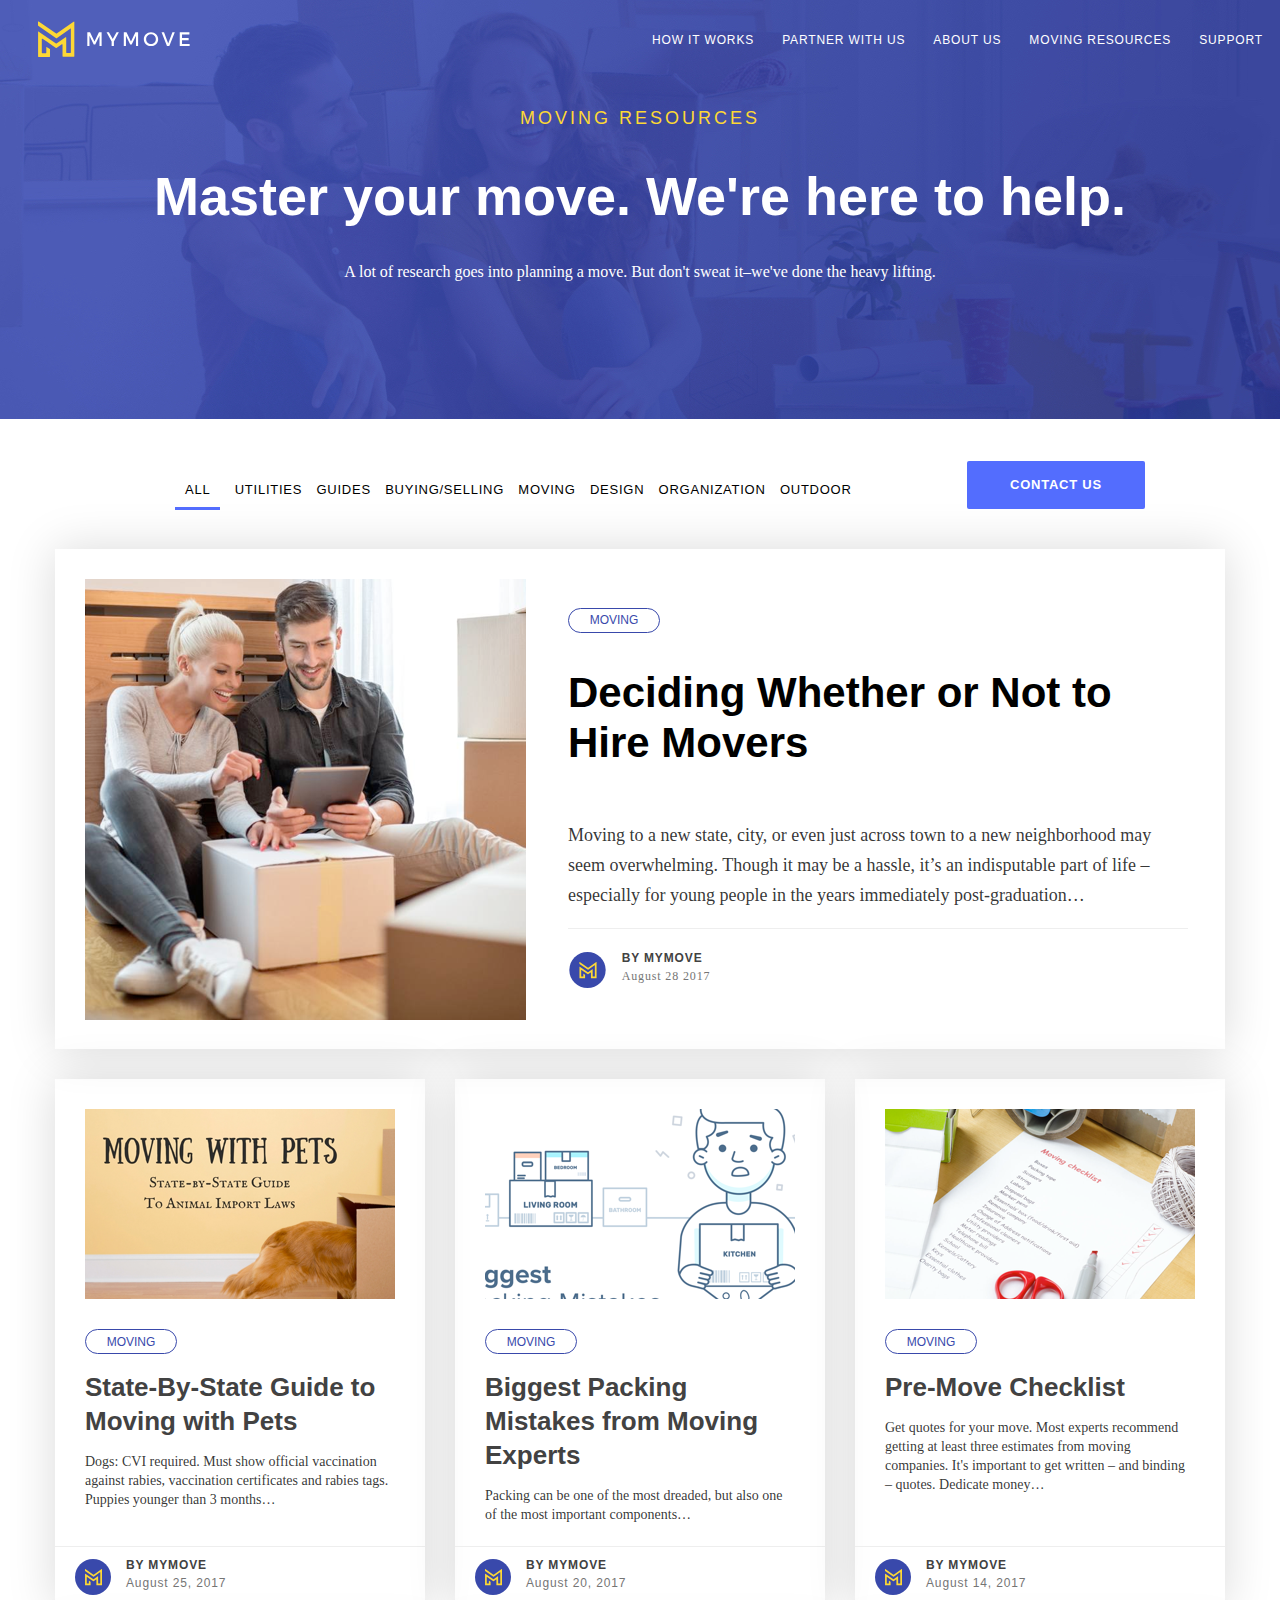
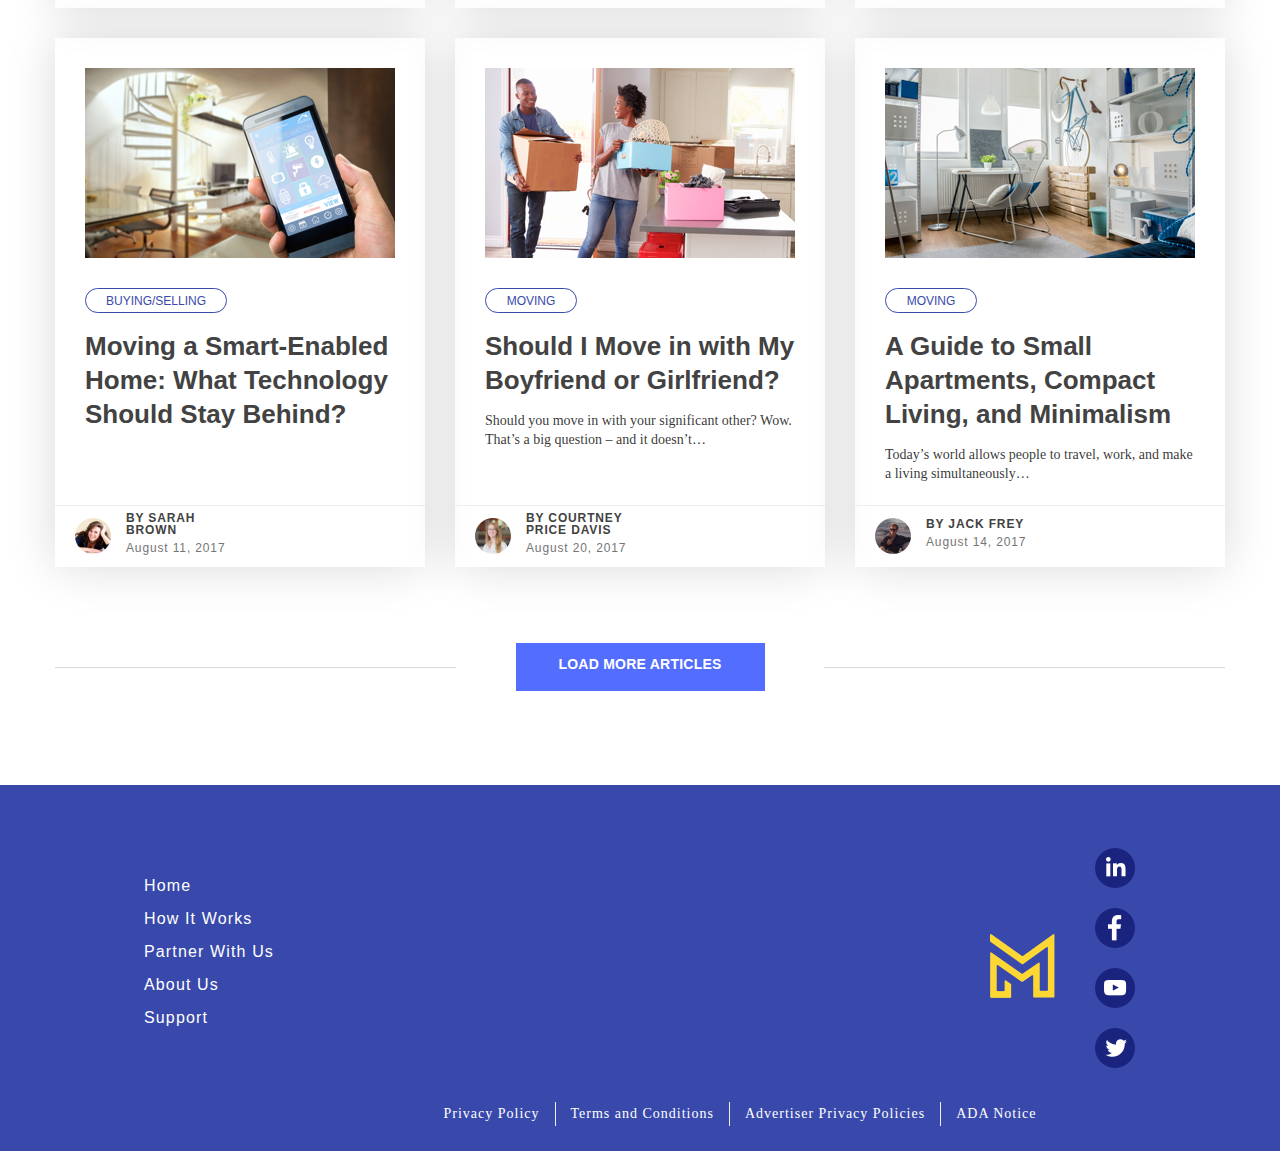
==== commit a3ad11ec: "fixed some bugs still need to work on it" ====
--- a/index.html
+++ b/index.html
@@ -175,7 +175,7 @@
             <section class="sub" title="Pre-Move Checklist">
                 <div class="sub__topcontent">
                     <h2 class="sub__text--big">Pre-Move Checklist</h2>
-                    <img src="assets/img/3blogpost.png" alt="Picture of a dog.">
+                    <img src="assets/img/1blogpost.png" alt="Picture of a dog.">
                     <p class="sub__text--small">Get quotes for your move. Most experts recommend getting at least three estimates from moving companies.
                         It's important to get written – and binding – quotes. Dedicate money…</p>
                     <a href="#" class="blog--small__logo">
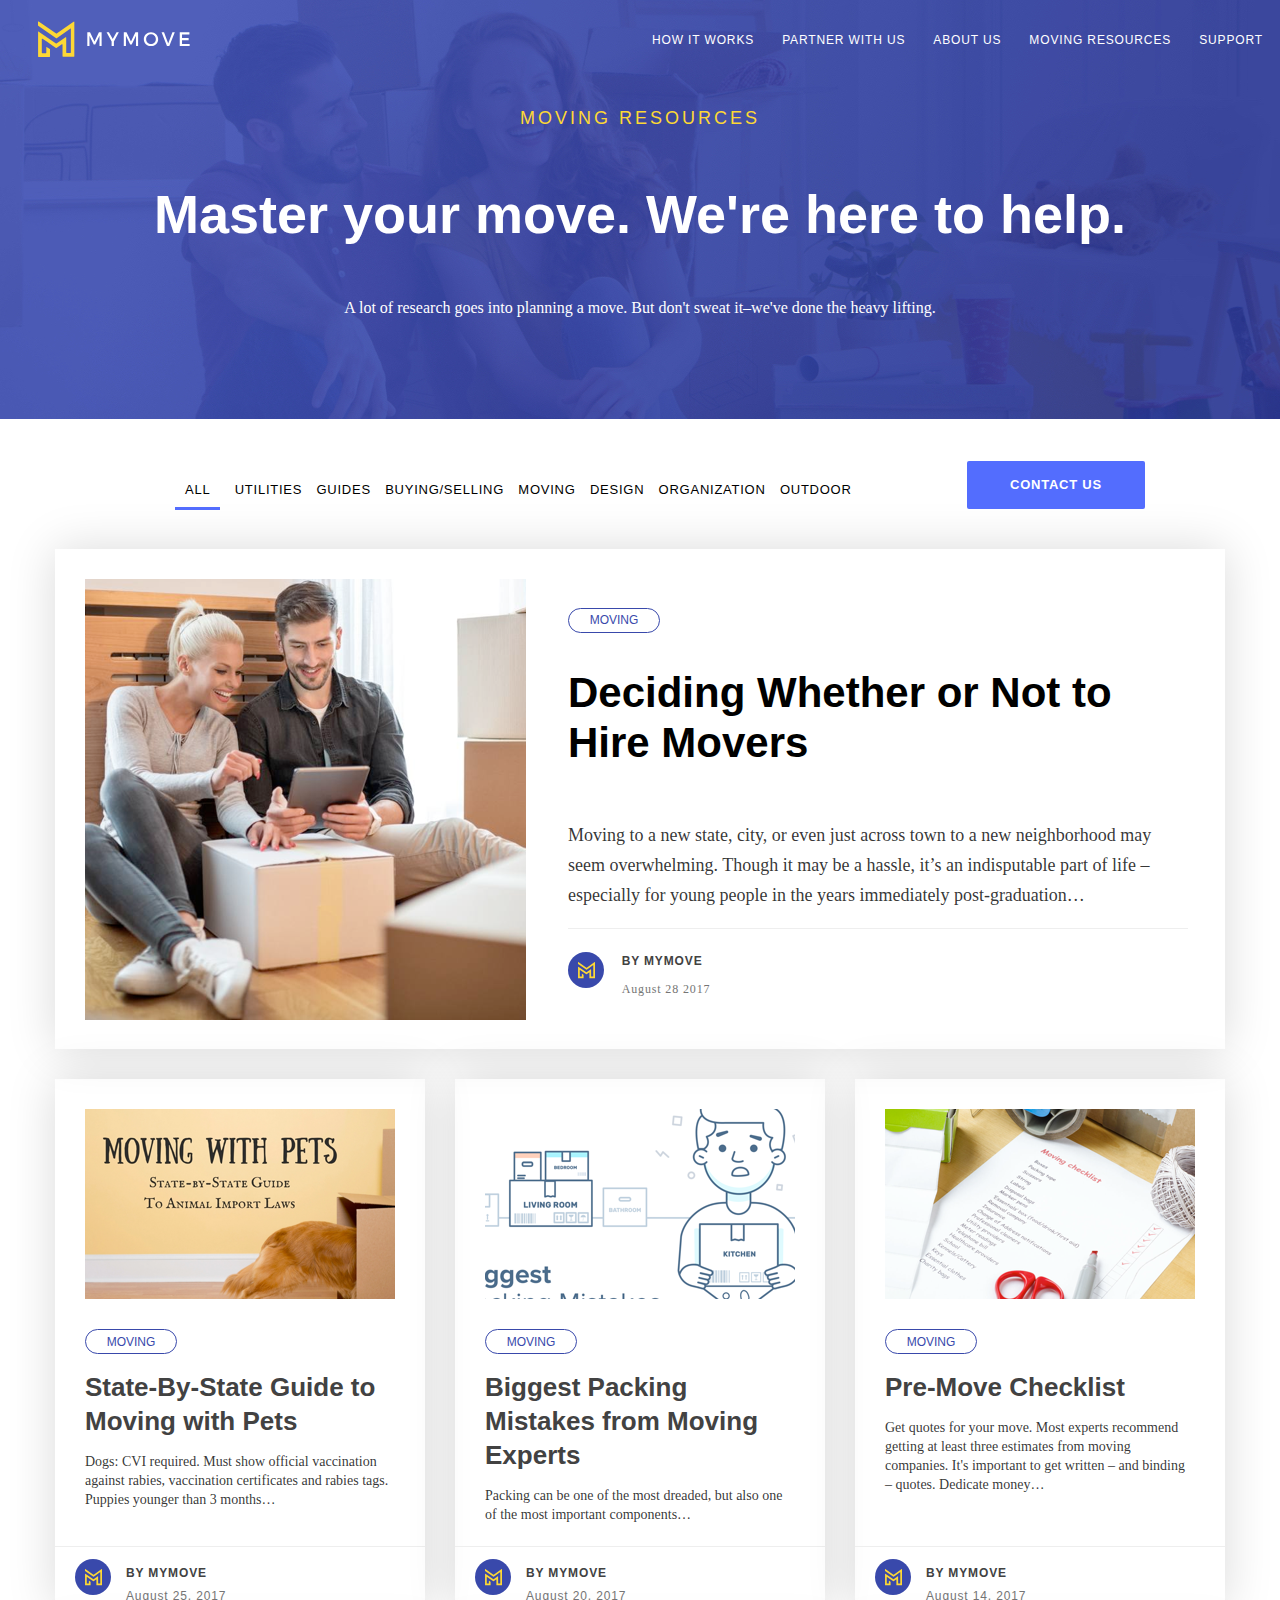
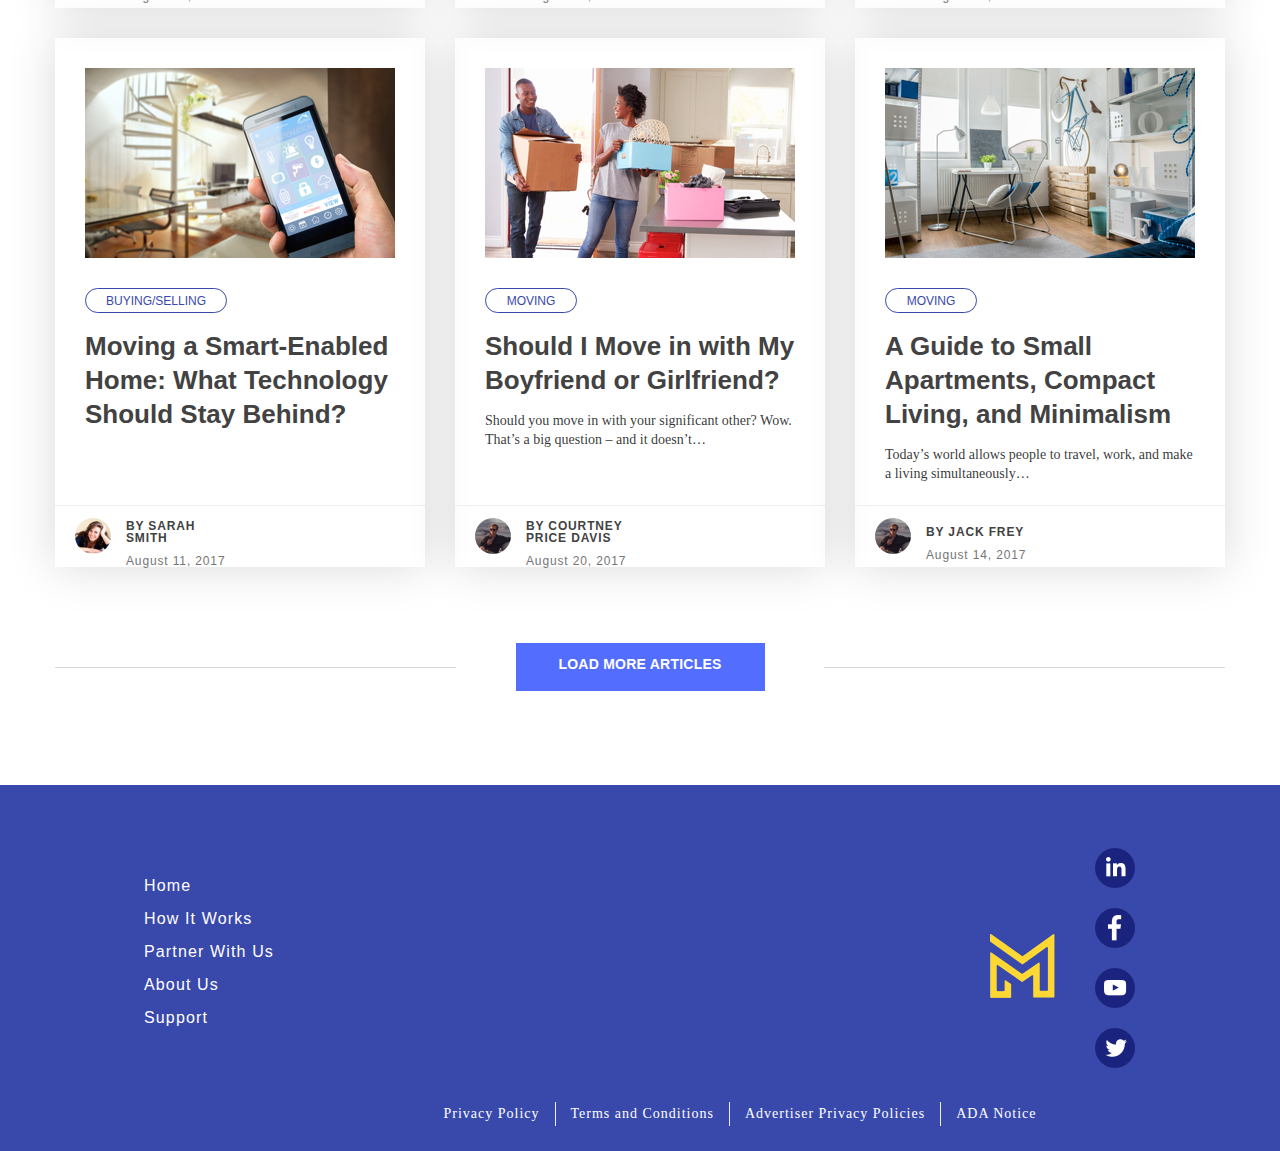
==== commit ba7ac1ff: "made page more semantic and assessible" ====
--- a/index.html
+++ b/index.html
@@ -6,151 +6,93 @@
     <meta name="viewport" content="width=device-width, initial-scale=1.0">
     <meta http-equiv="X-UA-Compatible" content="ie=edge">
     <title>Master Your Move | MYMOVE</title>
-
     <link rel="icon" type="image/gif" href="assets/img/titleicon.png" />
     <link rel="stylesheet" href="assets/css/style.css">
 
 </head>
 
 <body>
-    <header class="hero__container" role="banner">
-
-
-        <nav class="hero__nav" role="navigation">
+    <header class="hero__container" >
+        <nav class="hero__nav" >
             <div class="hero__nav--icon">
-                <a href="#">
-                    <img src="assets/img/hero__logo.svg" alt="Hero image">
-                </a>
-            </div>
-            <div class="topnav" role="navigation">
+                <a href="#"><img src="assets/img/hero__logo.svg" alt="Hero image"></a>
+            </div>
+            <div class="topnav" >
                 <!---TOP NAV-->
                 <ul class="hero__nav__items">
-
-                    <li>
-                        <a href="#">how it works</a>
-                    </li>
-                    <li>
-                        <a href="#">partner with us</a>
-                    </li>
-                    <li>
-                        <a href="#">about us</a>
-                    </li>
-                    <li>
-                        <a href="#">moving resources</a>
-                    </li>
-                    <li>
-                        <a href="#">support</a>
-                    </li>
-
+                    <li><a href="#">how it works</a></li>
+                    <li><a href="#">partner with us</a></li>
+                    <li><a href="#">about us</a></li>
+                    <li><a href="#">moving resources</a></li>
+                    <li><a href="#">support</a></li>
                 </ul>
                 <div class="hero__nav__hamburger">
-                    <a href="#">
-                        <img src="assets/img/hero__menu__icon.png" alt="Navigation Icon">
-                    </a>
+                        <a href="#" class="hero--icon" aria-label="Hero Icon"></a>
                 </div>
             </div>
         </nav>
         <div class="hero__text__container">
             <p class="hero__text--yellow">moving resources</p>
-            <h1 class="hero__text--big">Master your move. We're here to help.</h1>
+            <p class="hero__text--big">Master your move. We're here to help.</p>
             <p class="hero__text--small">A lot of research goes into planning a move. But don't sweat it–we've done the heavy lifting.</p>
         </div>
     </header>
 
     <!--MAIN PAGE NAV-->
-    <ul class="blog__nav__items" role="navigation">
-        <li class="blog__nav__active">
-            <a href="#">all</a>
-
-        </li>
-        <li>
-            <a href="#">utilities</a>
-        </li>
-        <li>
-            <a href="#">guides</a>
-        </li>
-        <li>
-            <a href="#">buying/selling</a>
-        </li>
-        <li>
-            <a href="#">moving</a>
-        </li>
-        <li>
-            <a href="#">design</a>
-        </li>
-        <li>
-            <a href="#">organization</a>
-        </li>
-        <li>
-            <a href="#">outdoor</a>
-        </li>
-        <li class="blog__nav__btn--purple">
-            <a href="#">contact us</a>
-        </li>
+    <ul class="blog__nav__items" >
+        <li class="blog__nav__active"><a href="#">all</a></li>
+        <li><a href="#">utilities</a></li>
+        <li><a href="#">guides</a></li>
+        <li><a href="#">buying/selling</a></li>
+        <li><a href="#">moving</a></li>
+        <li><a href="#">design</a></li>
+        <li><a href="#">organization</a></li>
+        <li><a href="#">outdoor</a></li>
+        <li class="blog__nav__btn--purple"><a href="#">contact us</a></li>
     </ul>
-    <main class="main" role="main">
-
+    <main class="main" >
         <section class="main__blog" title="Deciding Whether or Not to Hire Movers">
-
             <div class="main__blog--text">
-                <h2 class="main__blog__header">
-                    <a href="articles.html" class="main__blog__link">Deciding Whether or Not to Hire Movers </a>
-                </h2>
-                <a href="#" class="main__blog__logo--small">
-                    <p>moving</p>
-                </a>
+                <h2 class="main__blog__header"><a href="articles.html" class="main__blog__link">Deciding Whether or Not to Hire Movers </a></h2>
+                <a href="#" class="main__blog__logo--small">moving</a>
                 <p class="main__blog--small">Moving to a new state, city, or even just across town to a new neighborhood may seem overwhelming. Though
                     it may be a hassle, it’s an indisputable part of life – especially for young people in the years immediately
                     post-graduation…
                 </p>
                 <div class="main__blog--divider"></div>
-
-                <figure class="main__blog__credits">
-                    <img src="assets/img/blogmymovelogo.svg" alt="MyMove logo.">
+                <div class="main__blog__credits">
+                    <div class="mymove__log-small"></div>
                     <div class="main__blog__credits__text">
-                        <figcaption class="credits__author">by mymove</figcaption>
-                        <p>
-                            <time datetime="2017-08-28">August 28 2017</time>
-                        </p>
-                    </div>
-                </figure>
-
-            </div>
-
+                        <p class="credits__author">by mymove</p>
+                        <time datetime="2017-08-28">August 28 2017</time>
+                    </div>
+                </div>
+            </div>
             <img src="assets/img/blogbigpicture.png" alt="Picture of husband and wife." class="main__blog__image">
 
         </section>
-
         <div class="articles">
-            <section class="sub" title="State-By-State Guide to Moving with Pets">
-                <div class="sub__topcontent">
+            <article class="sub" title="State-By-State Guide to Moving with Pets">
+                <figure class="sub__topcontent">
                     <h2 class="sub__text--big">State-By-State Guide to Moving with Pets</h2>
                     <img src="assets/img/2blogpost.png" alt="Picture of a dog.">
-                    <p class="sub__text--small">Dogs: CVI required. Must show official vaccination against rabies, vaccination certificates and rabies
-                        tags. Puppies younger than 3 months…</p>
-                    <a href="#" class="blog--small__logo">
-                        <p>moving</p>
-                    </a>
-
-
-                </div>
-
-                <div class="sub__bottomcontent">
-                    <figure class="blog__credits">
-                        <img src="assets/img/blogmymovelogo.svg" alt="MyMove logo.">
+                    <figcaption class="sub__text--small">Dogs: CVI required. Must show official vaccination against rabies, vaccination certificates and rabies
+                        tags. Puppies younger than 3 months…</figcaption>
+                    <a href="#" class="blog--small__logo">moving</a>
+                </figure>
+
+                <div class="sub__bottomcontent">
+                    <div class="blog__credits">
+                        <div class="mymove__log-small"></div>
                         <div class="blog__credits__text">
-                            <figcaption class="blog__credits__author">by mymove</figcaption>
-                            <p>
-                                <time datetime="2017-08-25">August 25, 2017</time>
-                            </p>
-                        </div>
-                    </figure>
-
-
-                </div>
-
-            </section>
-            <section class="sub" title="Biggest Packing Mistakes from Moving Experts">
+                            <p class="blog__credits__author">by mymove</p>
+                            <time datetime="2017-08-25">August 25, 2017</time>
+                        </div>
+                    </div>
+                </div>
+
+            </article>
+            <article class="sub" title="Biggest Packing Mistakes from Moving Experts">
                 <div class="sub__topcontent">
                     <h2 class="sub__text--big">Biggest Packing Mistakes from Moving Experts</h2>
                     <img src="assets/img/3blogpost.png" alt="Diagram of packing mistakes.">
@@ -160,19 +102,16 @@
                     </a>
                 </div>
                 <div class="sub__bottomcontent">
-                    <figure class="blog__credits">
-                        <img src="assets/img/blogmymovelogo.svg" alt="MyMove logo.">
-                        <div class="blog__credits__text">
-                            <figcaption class="blog__credits__author">by mymove</figcaption>
-                            <p>
+                        <div class="blog__credits">
+                            <div class="mymove__log-small"></div>
+                            <div class="blog__credits__text">
+                                <p class="blog__credits__author">by mymove</p>
                                 <time datetime="2017-08-20">August 20, 2017</time>
-                            </p>
-                        </div>
-                    </figure>
-                </div>
-
-            </section>
-            <section class="sub" title="Pre-Move Checklist">
+                            </div>
+                        </div>
+                    </div>
+            </article>
+            <article class="sub" title="Pre-Move Checklist">
                 <div class="sub__topcontent">
                     <h2 class="sub__text--big">Pre-Move Checklist</h2>
                     <img src="assets/img/1blogpost.png" alt="Picture of a dog.">
@@ -184,23 +123,17 @@
 
 
                 </div>
-
-                <div class="sub__bottomcontent">
-                    <figure class="blog__credits">
-                        <img src="assets/img/blogmymovelogo.svg" alt="MyMove logo.">
-                        <div class="blog__credits__text">
-                            <figcaption class="blog__credits__author">by mymove</figcaption>
-                            <p>
-                                <time datetime="2017-08-25">August 14, 2017</time>
-                            </p>
-                        </div>
-                    </figure>
-
-
-                </div>
-
-            </section>
-            <section class="sub" title="Moving a Smart-Enabled Home: What Technology Should Stay Behind? ">
+                <div class="sub__bottomcontent">
+                        <div class="blog__credits">
+                            <div class="mymove__log-small"></div>
+                            <div class="blog__credits__text">
+                                <p class="blog__credits__author">by mymove</p>
+                                <time datetime="2017-08-14">August 14, 2017</time>
+                            </div>
+                        </div>
+                    </div>
+            </article>
+            <article class="sub" title="Moving a Smart-Enabled Home: What Technology Should Stay Behind? ">
                 <div class="sub__topcontent">
                     <h2 class="sub__text--big">Moving a Smart-Enabled Home: What Technology Should Stay Behind? </h2>
                     <img src="assets/img/4blogpost.png" alt="Picture of a dog.">
@@ -211,76 +144,54 @@
 
 
                 </div>
-
-                <div class="sub__bottomcontent">
-                    <figure class="blog__credits">
-                        <img src="assets/img/sarahbrownlogo.png" alt="Sarah Brown">
-                        <div class="blog__credits__text">
-                            <figcaption class="blog__credits__author">by Sarah Brown</figcaption>
-                            <p>
-                                <time datetime="2017-08-25">August 11, 2017</time>
-                            </p>
-                        </div>
-                    </figure>
-
-
-                </div>
-
-            </section>
-            <section class="sub" title="Should I Move in with My Boyfriend or Girlfriend?">
-                <div class="sub__topcontent">
+                <div class="sub__bottomcontent">
+                        <div class="blog__credits">
+                            <div class="sarah--logo"></div>
+                            <div class="blog__credits__text">
+                                <p class="blog__credits__author">by Sarah Smith</p>
+                                <time datetime="2017-08-11">August 11, 2017</time>
+                            </div>
+                        </div>
+                    </div>
+            </article>
+            <article class="sub" title="Should I Move in with My Boyfriend or Girlfriend?">
+                <figure class="sub__topcontent">
                     <h2 class="sub__text--big">Should I Move in with My Boyfriend or Girlfriend? </h2>
                     <img src="assets/img/5blogpost.png" alt="Picture of a dog.">
-                    <p class="sub__text--small">Should you move in with your significant other? Wow. That’s a big question – and it doesn’t…</p>
+                    <figcaption class="sub__text--small">Should you move in with your significant other? Wow. That’s a big question – and it doesn’t…</figcaption>
+                    <a href="#" class="blog--small__logo">moving</a>
+                </figure>
+
+                <div class="sub__bottomcontent">
+                        <div class="blog__credits">
+                            <div class="jack--logo"></div>
+                            <div class="blog__credits__text">
+                                <p class="blog__credits__author">by Courtney Price Davis</p>
+                                <time datetime="2017-08-20">August 20, 2017</time>
+                            </div>
+                        </div>
+                </div>
+            </article>
+            <article class="sub" title="A Guide to Small Apartments, Compact Living, and Minimalism">
+                <figure class="sub__topcontent">
+                    <h2 class="sub__text--big">A Guide to Small Apartments, Compact Living, and Minimalism</h2>
+                    <img src="assets/img/6blogpost.png" alt="Picture of a dog.">
+                    <figcaption class="sub__text--small">Today’s world allows people to travel, work, and make a living simultaneously…</figcaption>
                     <a href="#" class="blog--small__logo">
                         <p>moving</p>
                     </a>
-
-
-                </div>
-
-                <div class="sub__bottomcontent">
-                    <figure class="blog__credits">
-                        <img src="assets/img/courtneypriceicon.png" alt="Courtney Price">
-                        <div class="blog__credits__text">
-                            <figcaption class="blog__credits__author">by Courtney Price Davis </figcaption>
-                            <p>
-                                <time datetime="2017-08-25">August 20, 2017</time>
-                            </p>
-                        </div>
-                    </figure>
-
-
-                </div>
-
-            </section>
-            <section class="sub" title="A Guide to Small Apartments, Compact Living, and Minimalism">
-                <div class="sub__topcontent">
-                    <h2 class="sub__text--big">A Guide to Small Apartments, Compact Living, and Minimalism</h2>
-                    <img src="assets/img/6blogpost.png" alt="Picture of a dog.">
-                    <p class="sub__text--small">Today’s world allows people to travel, work, and make a living simultaneously…</p>
-                    <a href="#" class="blog--small__logo">
-                        <p>moving</p>
-                    </a>
-
-
-                </div>
-
-                <div class="sub__bottomcontent">
-                    <figure class="blog__credits">
-                        <img src="assets/img/jackfreyicon.png" alt="Courtney Price">
-                        <div class="blog__credits__text">
-                            <figcaption class="blog__credits__author">by Jack Frey</figcaption>
-                            <p>
-                                <time datetime="2017-08-25">August 14, 2017</time>
-                            </p>
-                        </div>
-                    </figure>
-
-
-                </div>
-
-            </section>
+                </figure>
+                <div class="sub__bottomcontent">
+                        <div class="blog__credits">
+                            <div class="jack--logo"></div>
+                            <div class="blog__credits__text">
+                                <p class="blog__credits__author">by Jack Frey</p>
+                                <time datetime="2017-08-11">August 14, 2017</time>
+                            </div>
+                        </div>
+                </div>
+
+            </article>
             <div class="morearticles">
                 <div class="morearticles__break"></div>
                 <div class="morearticles__link">
@@ -294,75 +205,40 @@
 
 
     </main>
-    <footer class="footer" role="contentinfo">
-
-        <ul class="footer__nav--left__items" role="navigation">
-            <li>
-                <a href="index.html">Home</a>
-            </li>
-            <li>
-                <a href="#">How It Works
-                </a>
-            </li>
-            <li>
-                <a href="#">Partner With Us
-                </a>
-            </li>
-            <li>
-                <a href="#">About Us
-                </a>
-            </li>
-            <li>
-                <a href="#">Support</a>
-            </li>
-        </ul>
-        <ul class="footer__nav--bottom" role="navigation">
-            <li>
-                <a href="#">Privacy Policy</a>
-            </li>
-            <li>
-                <a href="#">Terms and Conditions </a>
-            </li>
-            <li>
-                <a href="#">Advertiser Privacy Policies </a>
-            </li>
-            <li>
-                <a href="#">ADA Notice</a>
-            </li>
-        </ul>
-        <div class="footer__nav--right__logos" role="navigation">
-            <div>
-                <a href="https://mymove.com/">
-                    <img src="assets/img/mymovesmallfooter.png" alt="MyMove Logo">
-                </a>
-            </div>
-            <ul role="navigation">
-                <li>
-                    <a href="https://www.linkedin.com">
-                        <img src="assets/img/smalllinkedin.png" alt="Logo for LinkedIn">
-                    </a>
-                </li>
-                <li>
-                    <a href="https://www.facebook.com">
-                        <img src="assets/img/smallfacebook.png" alt="Logo for Facebook">
-                    </a>
-                </li>
-                <li>
-                    <a href="https://www.youtube.com">
-                        <img src="assets/img/smallyoutube.png" alt="Logo for YouTube">
-                    </a>
-                </li>
-                <li>
-                    <a href="https://www.twitter.com">
-                        <img src="assets/img/smalltwitter.png" alt="Logo for Twitter">
-                    </a>
-                </li>
-
+    <footer class="footer" >
+
+            <ul class="footer__nav--left__items">
+                <li><a href="index.html">Home</a></li>
+                <li><a href="#">How It Works</a></li>
+                <li><a href="#">Partner With Us</a></li>
+                <li><a href="#">About Us</a></li>
+                <li><a href="#">Support</a></li>
             </ul>
-        </div>
-
-    </footer>
-    <!-- <script src="assets/js/scripts.js"></script> -->
+            <ul class="footer__nav--bottom">
+                <li><a href="#">Privacy Policy</a></li>
+                <li><a href="#">Terms and Conditions </a></li>
+                <li><a href="#">Advertiser Privacy Policies </a></li>
+                <li><a href="#">ADA Notice</a></li>
+            </ul>
+            <div class="footer__nav--right__logos">
+                <div>
+                    <a href="https://mymove.com/">
+                        <img src="assets/img/mymovesmallfooter.png" alt="MyMove Logo">
+                    </a>
+                </div>
+                <ul>
+                    <li><a href="https://www.linkedin.com"><img src="assets/img/smalllinkedin.png" alt="Logo for LinkedIn"></a>
+                    </li>
+                    <li><a href="https://www.facebook.com"><img src="assets/img/smallfacebook.png" alt="Logo for Facebook"></a>
+                    </li>
+                    <li><a href="https://www.youtube.com"><img src="assets/img/smallyoutube.png" alt="Logo for YouTube"></a>
+                    </li>
+                    <li><a href="https://www.twitter.com"><img src="assets/img/smalltwitter.png" alt="Logo for Twitter"></a>
+                    </li>
+
+                </ul>
+            </div>
+        </footer>
 </body>
 
 </html>--- a/assets/css/style.css
+++ b/assets/css/style.css
@@ -240,6 +240,12 @@
   -webkit-box-direction: normal;
       -ms-flex-direction: column;
           flex-direction: column;
+}
+
+.main__blog .main__blog--text a {
+  -webkit-box-pack: center;
+      -ms-flex-pack: center;
+          justify-content: center;
 }
 
 .main__blog .main__blog--text .main__blog--divider {
@@ -331,7 +337,7 @@
   text-transform: uppercase;
 }
 
-.main__blog .main__blog--text .main__blog__credits .main__blog__credits__text p {
+.main__blog .main__blog--text .main__blog__credits .main__blog__credits__text p, .main__blog .main__blog--text .main__blog__credits .main__blog__credits__text time {
   font-family: Georgia;
   font-size: 12px;
   color: #757575;
@@ -412,7 +418,7 @@
   text-transform: uppercase;
 }
 
-.articles .sub .sub__bottomcontent .blog__credits .blog__credits__text p {
+.articles .sub .sub__bottomcontent .blog__credits .blog__credits__text p, .articles .sub .sub__bottomcontent .blog__credits .blog__credits__text time {
   font-family: "Montserrat", sans-serif;
   font-size: 12px;
   color: #757575;
@@ -465,7 +471,7 @@
   text-transform: uppercase;
 }
 
-.articles .sub .blog__special p {
+.articles .sub .blog__special p, .articles .sub .blog__special time {
   text-align: center;
   margin: 0 auto;
 }
@@ -489,9 +495,12 @@
       -ms-flex-align: center;
           align-items: center;
   text-transform: uppercase;
-}
-
-.articles .sub .blog--small__logo p {
+  -webkit-box-pack: center;
+      -ms-flex-pack: center;
+          justify-content: center;
+}
+
+.articles .sub .blog--small__logo p, .articles .sub .blog--small__logo time, .articles .sub .blog--small__logo a {
   text-align: center;
   margin: 0 auto;
 }
@@ -534,6 +543,15 @@
   text-decoration: none;
   color: #ffffff;
   text-align: center;
+}
+
+.hero--icon {
+  background-image: url("../img/hero__menu__icon.png");
+  background-size: cover;
+  width: 69px;
+  height: 69px;
+  padding: 0;
+  display: block;
 }
 
 .moving__hero__container {
@@ -675,7 +693,7 @@
   text-transform: uppercase;
 }
 
-.article__top .blog__credits .blog__credits__text p {
+.article__top .blog__credits .blog__credits__text time {
   font-family: "Montserrat", sans-serif;
   font-size: 12px;
   color: #757575;
@@ -934,6 +952,38 @@
   display: -webkit-box;
   display: -ms-flexbox;
   display: flex;
+}
+
+.mymove__log-small, .courtney--logo, .sarah--logo, .jack--logo, .courtney--logo {
+  height: 36px;
+  width: 36px;
+  background-size: 100%;
+  background-repeat: none;
+  padding-top: 36px;
+}
+
+.mymove__log-small {
+  background-image: url("../img/blogmymovelogo.svg");
+}
+
+.courtney--logo {
+  background-image: url("../img/courtneypriceicon.png");
+}
+
+.sarah--logo {
+  background-image: url("../img/sarahbrownlogo.png");
+}
+
+.jack--logo {
+  background-image: url("../img/jackfreyicon.png");
+}
+
+.courtney--logo {
+  background-image: url("../img/courtneypriceicon.png");
+}
+
+figcaption {
+  margin: 1em 0;
 }
 
 .footer {
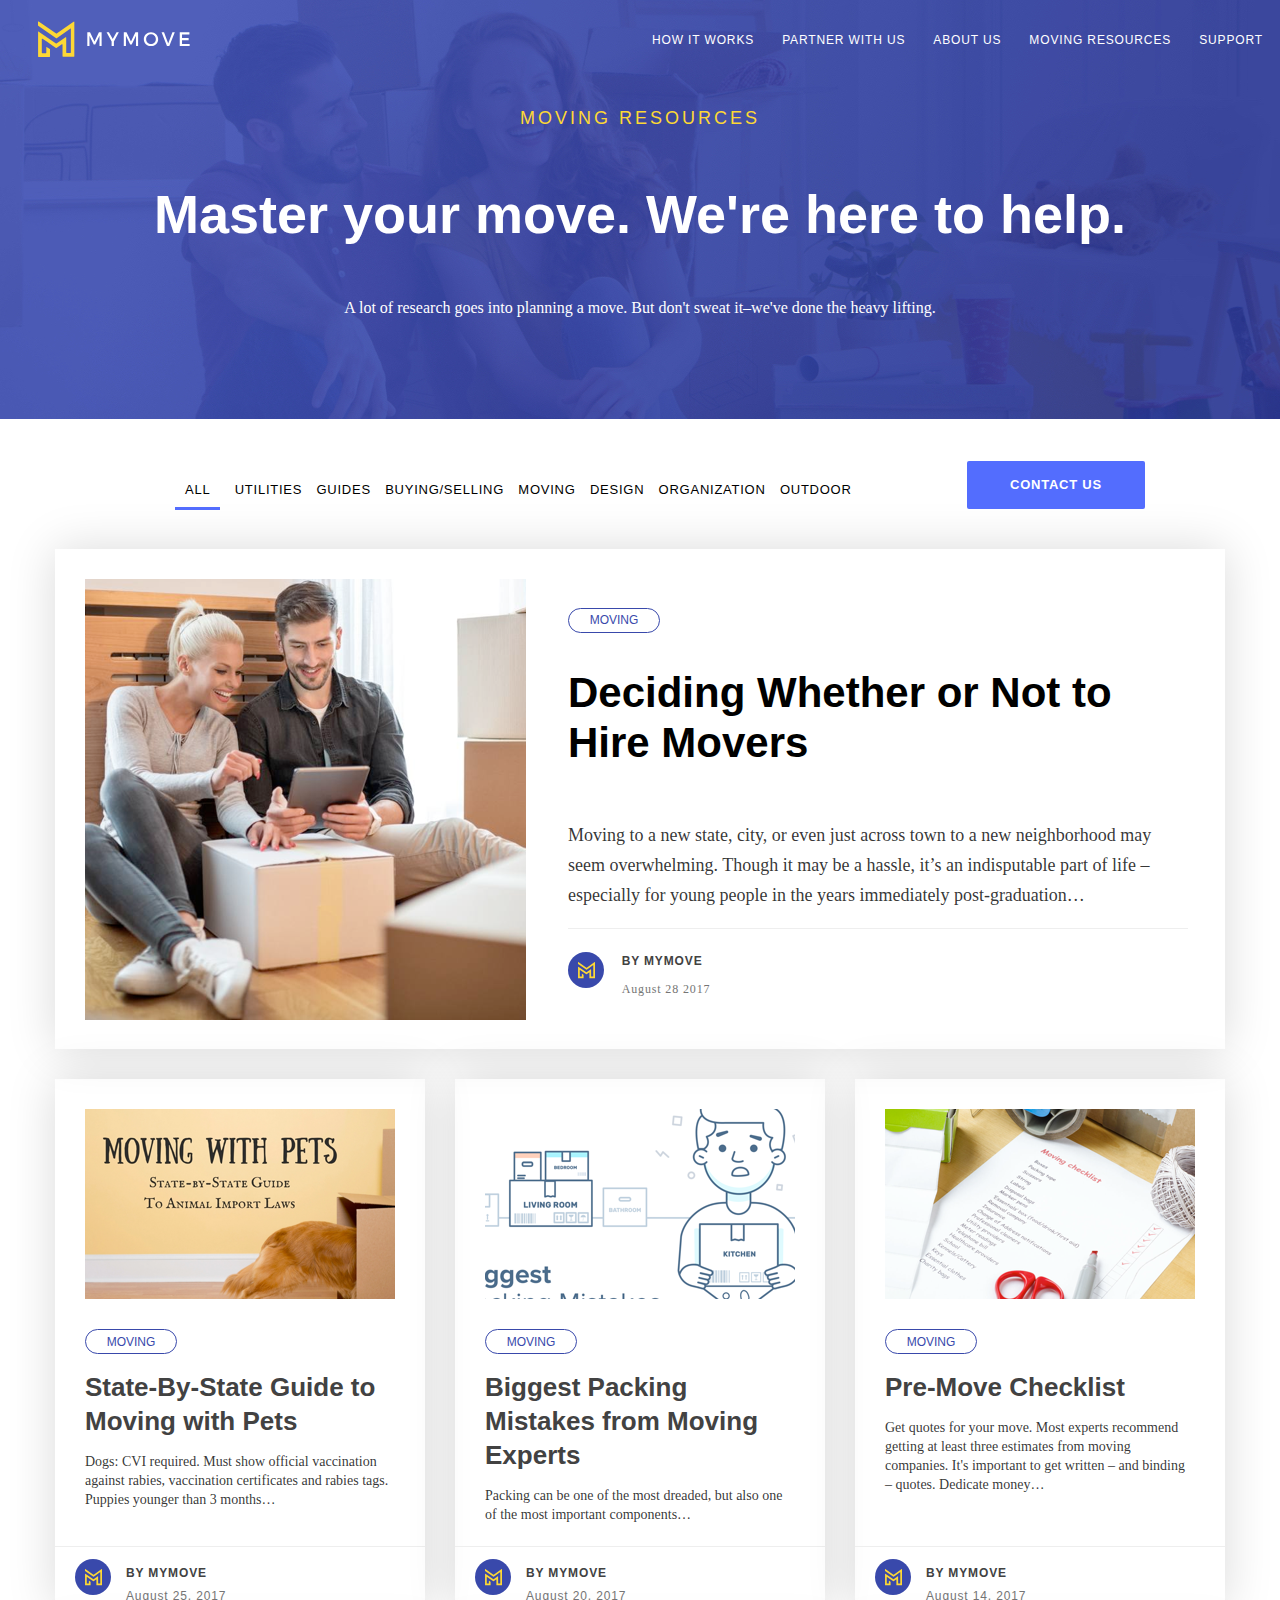
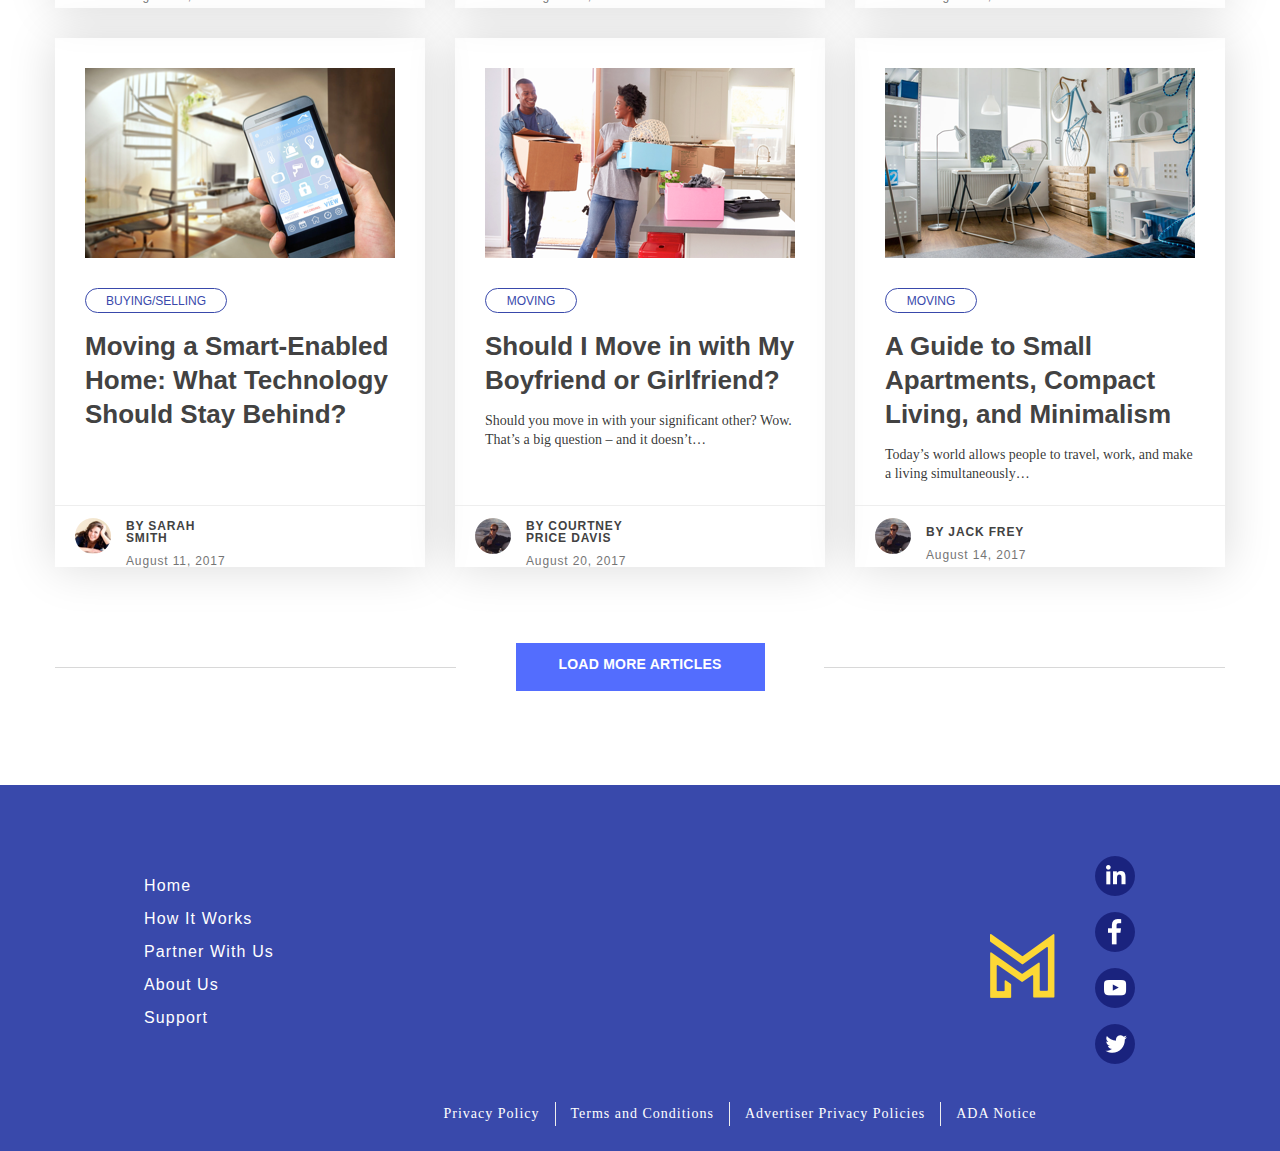
==== commit 790d2404: "replaced img tags with background images" ====
--- a/index.html
+++ b/index.html
@@ -27,7 +27,7 @@
                     <li><a href="#">support</a></li>
                 </ul>
                 <div class="hero__nav__hamburger">
-                        <a href="#" class="hero--icon" aria-label="Hero Icon"></a>
+                    <a href="#" class="hero--icon" aria-label="Hero Icon"></a>
                 </div>
             </div>
         </nav>
@@ -227,16 +227,11 @@
                     </a>
                 </div>
                 <ul>
-                    <li><a href="https://www.linkedin.com"><img src="assets/img/smalllinkedin.png" alt="Logo for LinkedIn"></a>
-                    </li>
-                    <li><a href="https://www.facebook.com"><img src="assets/img/smallfacebook.png" alt="Logo for Facebook"></a>
-                    </li>
-                    <li><a href="https://www.youtube.com"><img src="assets/img/smallyoutube.png" alt="Logo for YouTube"></a>
-                    </li>
-                    <li><a href="https://www.twitter.com"><img src="assets/img/smalltwitter.png" alt="Logo for Twitter"></a>
-                    </li>
-
-                </ul>
+                        <li class="footer--icon linkedin--icon"><a href="https://www.linkedin.com"></a></li>
+                        <li class="footer--icon facebook--icon"><a href="https://www.facebook.com"></a></li>
+                        <li class="footer--icon youtube--icon"><a href="https://www.youtube.com"></a></li>
+                        <li class="footer--icon twitter--icon"><a href="https://www.twitter.com"></a></li>
+                    </ul>
             </div>
         </footer>
 </body>
--- a/assets/css/style.css
+++ b/assets/css/style.css
@@ -552,6 +552,30 @@
   height: 69px;
   padding: 0;
   display: block;
+}
+
+.footer--icon {
+  height: 40px;
+  width: 40px;
+  background-size: cover;
+  padding: 0;
+  margin: 0;
+}
+
+.facebook--icon {
+  background-image: url("../img/smallfacebook.png");
+}
+
+.youtube--icon {
+  background-image: url("../img/smallyoutube.png");
+}
+
+.linkedin--icon {
+  background-image: url("../img/smalllinkedin.png");
+}
+
+.twitter--icon {
+  background-image: url("../img/smalltwitter.png");
 }
 
 .moving__hero__container {
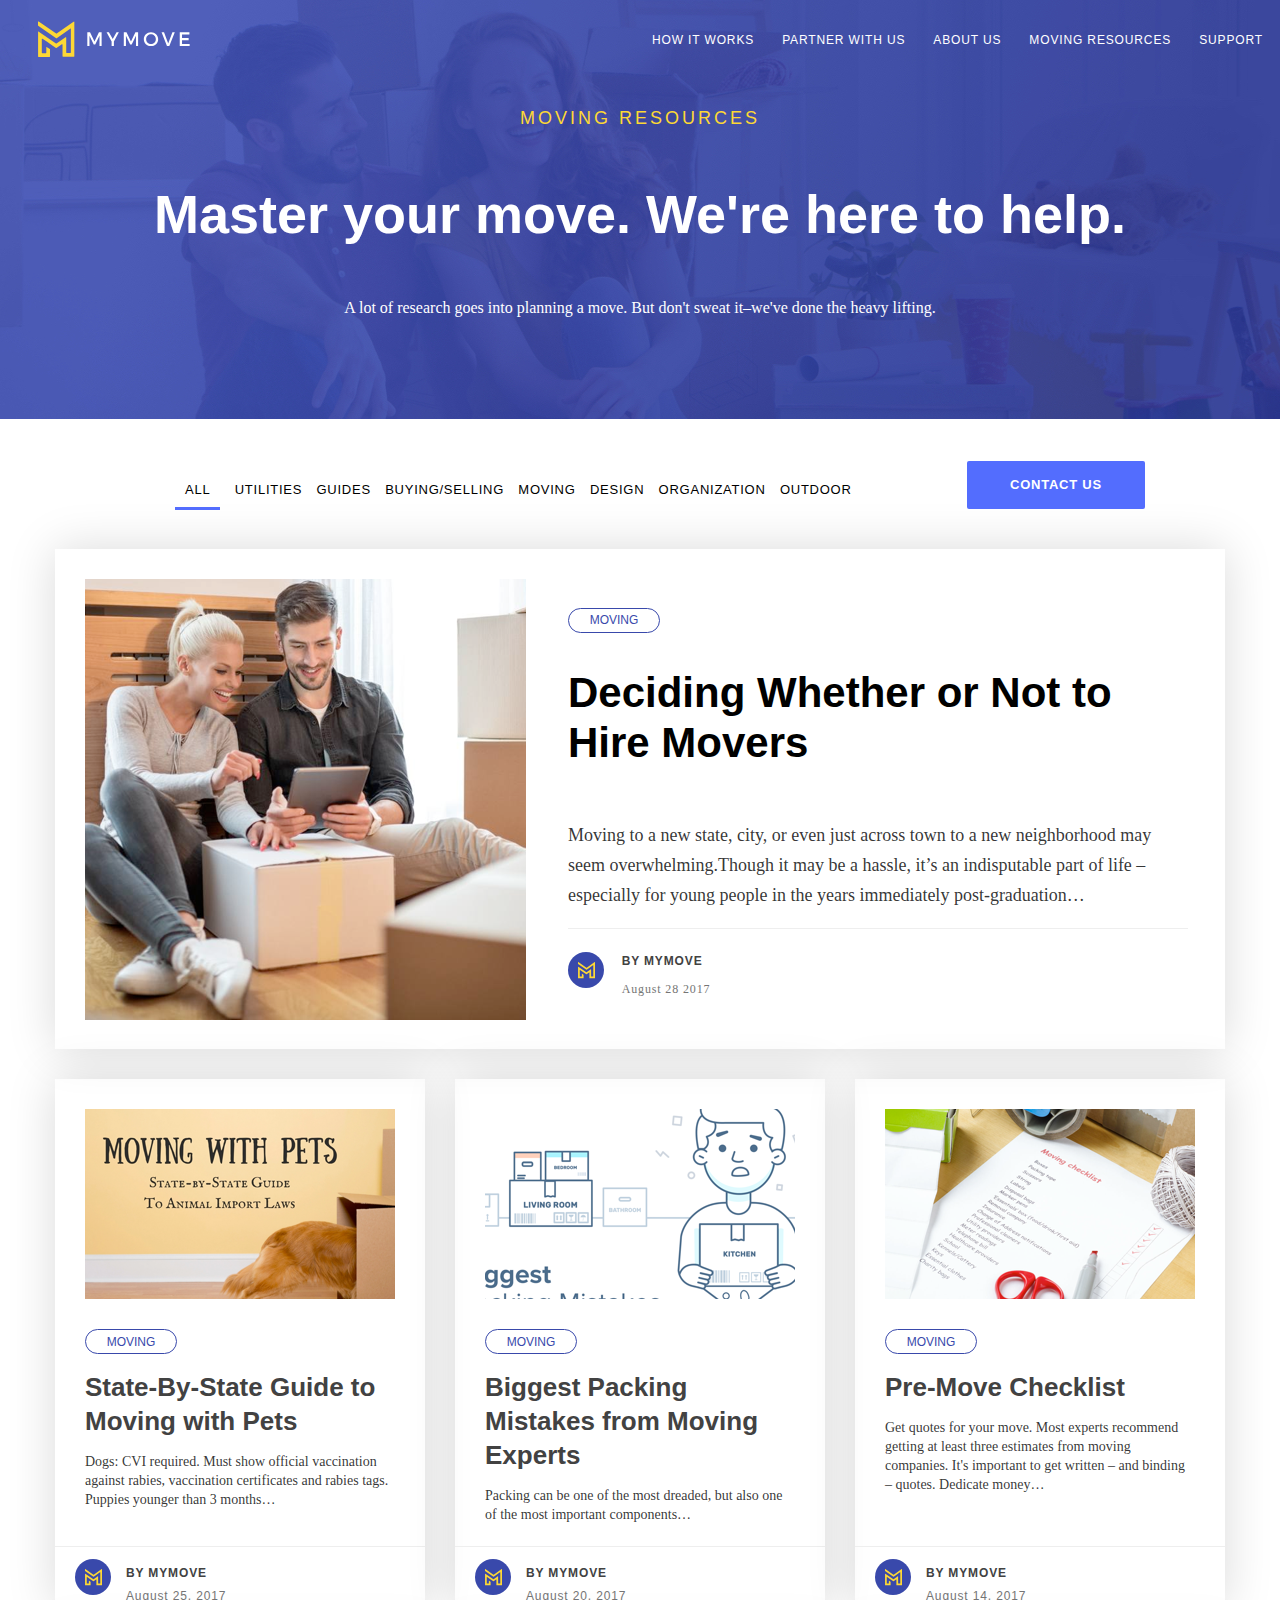
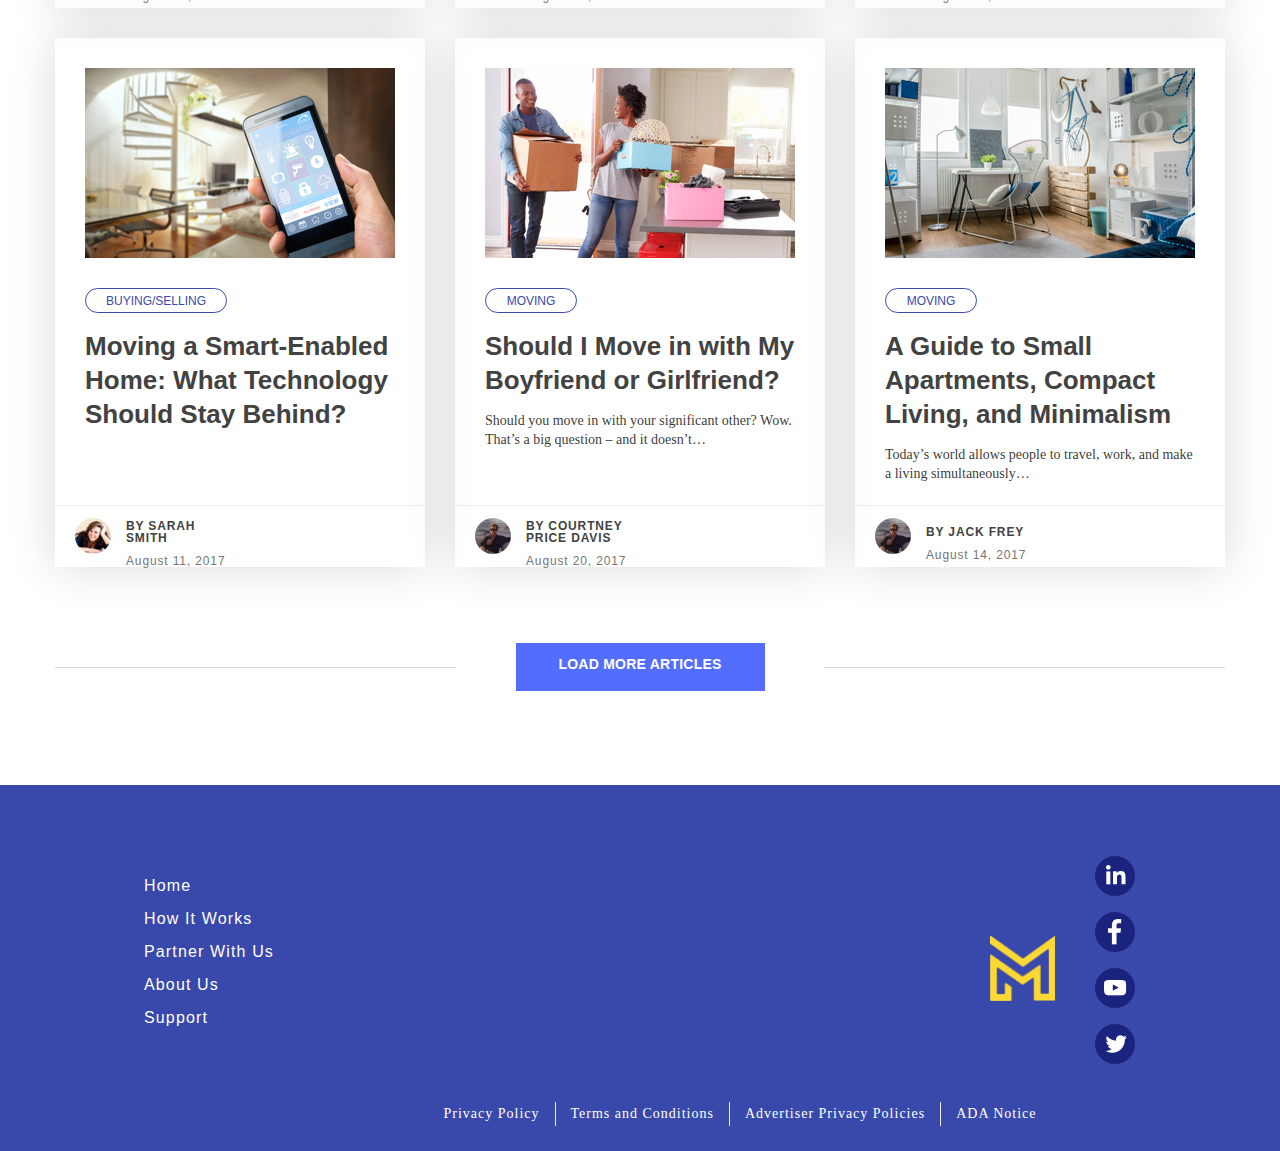
==== commit 0f5ec4a4: "changed some more tags" ====
--- a/index.html
+++ b/index.html
@@ -14,6 +14,7 @@
 <body>
     <header class="hero__container" >
         <nav class="hero__nav" >
+                <!-- The <nav> element lets you mark up the various navigation sections of your website.  -->
             <div class="hero__nav--icon">
                 <a href="#"><img src="assets/img/hero__logo.svg" alt="Hero image"></a>
             </div>
@@ -39,7 +40,7 @@
     </header>
 
     <!--MAIN PAGE NAV-->
-    <ul class="blog__nav__items" >
+    <ul class="blog__nav__items">
         <li class="blog__nav__active"><a href="#">all</a></li>
         <li><a href="#">utilities</a></li>
         <li><a href="#">guides</a></li>
@@ -51,14 +52,14 @@
         <li class="blog__nav__btn--purple"><a href="#">contact us</a></li>
     </ul>
     <main class="main" >
-        <section class="main__blog" title="Deciding Whether or Not to Hire Movers">
+            <!-- The <main> tag specifies the main content of a document. -->
+        <article class="main__blog" title="Deciding Whether or Not to Hire Movers">
+                <!-- The <section> tags define the sections in a document outline. -->
             <div class="main__blog--text">
+                <!-- <div> tag is a divider for content and is most used for dividing or styling elements -->
                 <h2 class="main__blog__header"><a href="articles.html" class="main__blog__link">Deciding Whether or Not to Hire Movers </a></h2>
                 <a href="#" class="main__blog__logo--small">moving</a>
-                <p class="main__blog--small">Moving to a new state, city, or even just across town to a new neighborhood may seem overwhelming. Though
-                    it may be a hassle, it’s an indisputable part of life – especially for young people in the years immediately
-                    post-graduation…
-                </p>
+                <p class="main__blog--small">Moving to a new state, city, or even just across town to a new neighborhood may seem overwhelming.Though it may be a hassle, it’s an indisputable part of life – especially for young people in the years immediately post-graduation…</p>
                 <div class="main__blog--divider"></div>
                 <div class="main__blog__credits">
                     <div class="mymove__log-small"></div>
@@ -69,17 +70,18 @@
                 </div>
             </div>
             <img src="assets/img/blogbigpicture.png" alt="Picture of husband and wife." class="main__blog__image">
-
-        </section>
+            <!-- Only put <img> tag inside a <div> when you have text below it (<p>) -->
+        </article>
         <div class="articles">
             <article class="sub" title="State-By-State Guide to Moving with Pets">
-                <figure class="sub__topcontent">
+                    <!-- The <article> element represents an independent article in a web page. -->
+                <div class="sub__topcontent">
+                    <img src="assets/img/2blogpost.png" alt="Picture of a dog.">
                     <h2 class="sub__text--big">State-By-State Guide to Moving with Pets</h2>
-                    <img src="assets/img/2blogpost.png" alt="Picture of a dog.">
-                    <figcaption class="sub__text--small">Dogs: CVI required. Must show official vaccination against rabies, vaccination certificates and rabies
-                        tags. Puppies younger than 3 months…</figcaption>
-                    <a href="#" class="blog--small__logo">moving</a>
-                </figure>
+                    <a href="#" class="blog--small__logo">moving</a>
+                    <p class="sub__text--small">Dogs: CVI required. Must show official vaccination against rabies, vaccination certificates and rabies
+                        tags. Puppies younger than 3 months…</p>
+                </div>
 
                 <div class="sub__bottomcontent">
                     <div class="blog__credits">
@@ -90,16 +92,13 @@
                         </div>
                     </div>
                 </div>
-
             </article>
             <article class="sub" title="Biggest Packing Mistakes from Moving Experts">
                 <div class="sub__topcontent">
+                    <img src="assets/img/3blogpost.png" alt="Diagram of packing mistakes.">
+                    <a href="#" class="blog--small__logo">moving</a>
                     <h2 class="sub__text--big">Biggest Packing Mistakes from Moving Experts</h2>
-                    <img src="assets/img/3blogpost.png" alt="Diagram of packing mistakes.">
                     <p class="sub__text--small">Packing can be one of the most dreaded, but also one of the most important components…</p>
-                    <a href="#" class="blog--small__logo">
-                        <p>moving</p>
-                    </a>
                 </div>
                 <div class="sub__bottomcontent">
                         <div class="blog__credits">
@@ -113,15 +112,11 @@
             </article>
             <article class="sub" title="Pre-Move Checklist">
                 <div class="sub__topcontent">
+                    <img src="assets/img/1blogpost.png" alt="Picture of a dog.">
                     <h2 class="sub__text--big">Pre-Move Checklist</h2>
-                    <img src="assets/img/1blogpost.png" alt="Picture of a dog.">
+                    <a href="#" class="blog--small__logo">moving</a>
                     <p class="sub__text--small">Get quotes for your move. Most experts recommend getting at least three estimates from moving companies.
                         It's important to get written – and binding – quotes. Dedicate money…</p>
-                    <a href="#" class="blog--small__logo">
-                        <p>moving</p>
-                    </a>
-
-
                 </div>
                 <div class="sub__bottomcontent">
                         <div class="blog__credits">
@@ -135,14 +130,10 @@
             </article>
             <article class="sub" title="Moving a Smart-Enabled Home: What Technology Should Stay Behind? ">
                 <div class="sub__topcontent">
+                    <img src="assets/img/4blogpost.png" alt="Picture of a dog.">
+                    <a href="#" class="blog__special">buying/selling</a>
                     <h2 class="sub__text--big">Moving a Smart-Enabled Home: What Technology Should Stay Behind? </h2>
-                    <img src="assets/img/4blogpost.png" alt="Picture of a dog.">
                     <p class="sub__text--small"></p>
-                    <a href="#" class="blog__special">
-                        <p>buying/selling</p>
-                    </a>
-
-
                 </div>
                 <div class="sub__bottomcontent">
                         <div class="blog__credits">
@@ -155,12 +146,12 @@
                     </div>
             </article>
             <article class="sub" title="Should I Move in with My Boyfriend or Girlfriend?">
-                <figure class="sub__topcontent">
+                <div class="sub__topcontent">
+                    <img src="assets/img/5blogpost.png" alt="Picture of a dog.">
+                    <a href="#" class="blog--small__logo">moving</a>
                     <h2 class="sub__text--big">Should I Move in with My Boyfriend or Girlfriend? </h2>
-                    <img src="assets/img/5blogpost.png" alt="Picture of a dog.">
-                    <figcaption class="sub__text--small">Should you move in with your significant other? Wow. That’s a big question – and it doesn’t…</figcaption>
-                    <a href="#" class="blog--small__logo">moving</a>
-                </figure>
+                    <p class="sub__text--small">Should you move in with your significant other? Wow. That’s a big question – and it doesn’t…</p>
+                </div>
 
                 <div class="sub__bottomcontent">
                         <div class="blog__credits">
@@ -173,14 +164,12 @@
                 </div>
             </article>
             <article class="sub" title="A Guide to Small Apartments, Compact Living, and Minimalism">
-                <figure class="sub__topcontent">
+                <div class="sub__topcontent">
+                    <img src="assets/img/6blogpost.png" alt="Picture of a dog.">
+                    <a href="#" class="blog--small__logo">moving</a>
                     <h2 class="sub__text--big">A Guide to Small Apartments, Compact Living, and Minimalism</h2>
-                    <img src="assets/img/6blogpost.png" alt="Picture of a dog.">
-                    <figcaption class="sub__text--small">Today’s world allows people to travel, work, and make a living simultaneously…</figcaption>
-                    <a href="#" class="blog--small__logo">
-                        <p>moving</p>
-                    </a>
-                </figure>
+                    <p class="sub__text--small">Today’s world allows people to travel, work, and make a living simultaneously…</p>
+                </div>
                 <div class="sub__bottomcontent">
                         <div class="blog__credits">
                             <div class="jack--logo"></div>
@@ -202,8 +191,6 @@
                 <div class="morearticles__break"></div>
             </div>
         </div>
-
-
     </main>
     <footer class="footer" >
 
@@ -221,19 +208,15 @@
                 <li><a href="#">ADA Notice</a></li>
             </ul>
             <div class="footer__nav--right__logos">
-                <div>
-                    <a href="https://mymove.com/">
-                        <img src="assets/img/mymovesmallfooter.png" alt="MyMove Logo">
-                    </a>
-                </div>
+                <a href="https://mymove.com/" class="mymove__footer--icon"></a>
                 <ul>
-                        <li class="footer--icon linkedin--icon"><a href="https://www.linkedin.com"></a></li>
-                        <li class="footer--icon facebook--icon"><a href="https://www.facebook.com"></a></li>
-                        <li class="footer--icon youtube--icon"><a href="https://www.youtube.com"></a></li>
-                        <li class="footer--icon twitter--icon"><a href="https://www.twitter.com"></a></li>
-                    </ul>
-            </div>
-        </footer>
+                    <li class="footer--icon linkedin--icon"><a href="https://www.linkedin.com" aria-label="Link to LinkedIn"></a></li>
+                    <li class="footer--icon facebook--icon"><a href="https://www.facebook.com" aria-label="Link to Facebook"></a></li>
+                    <li class="footer--icon youtube--icon"><a href="https://www.youtube.com" aria-label="Link to YouTube"></a></li>
+                    <li class="footer--icon twitter--icon"><a href="https://www.twitter.com" aria-label="Link to Twitter"></a></li>
+                </ul>
+            </div>
+    </footer>
 </body>
 
 </html>--- a/assets/css/style.css
+++ b/assets/css/style.css
@@ -462,6 +462,9 @@
   height: 25px;
   font-size: 12px;
   color: #3949ab;
+  -webkit-box-pack: center;
+      -ms-flex-pack: center;
+          justify-content: center;
   display: -webkit-box;
   display: -ms-flexbox;
   display: flex;
@@ -1008,6 +1011,13 @@
 
 figcaption {
   margin: 1em 0;
+}
+
+.mymove__footer--icon {
+  width: 65px;
+  height: 65px;
+  background-size: cover;
+  background-image: url("../img/mymovesmallfooter.png");
 }
 
 .footer {
